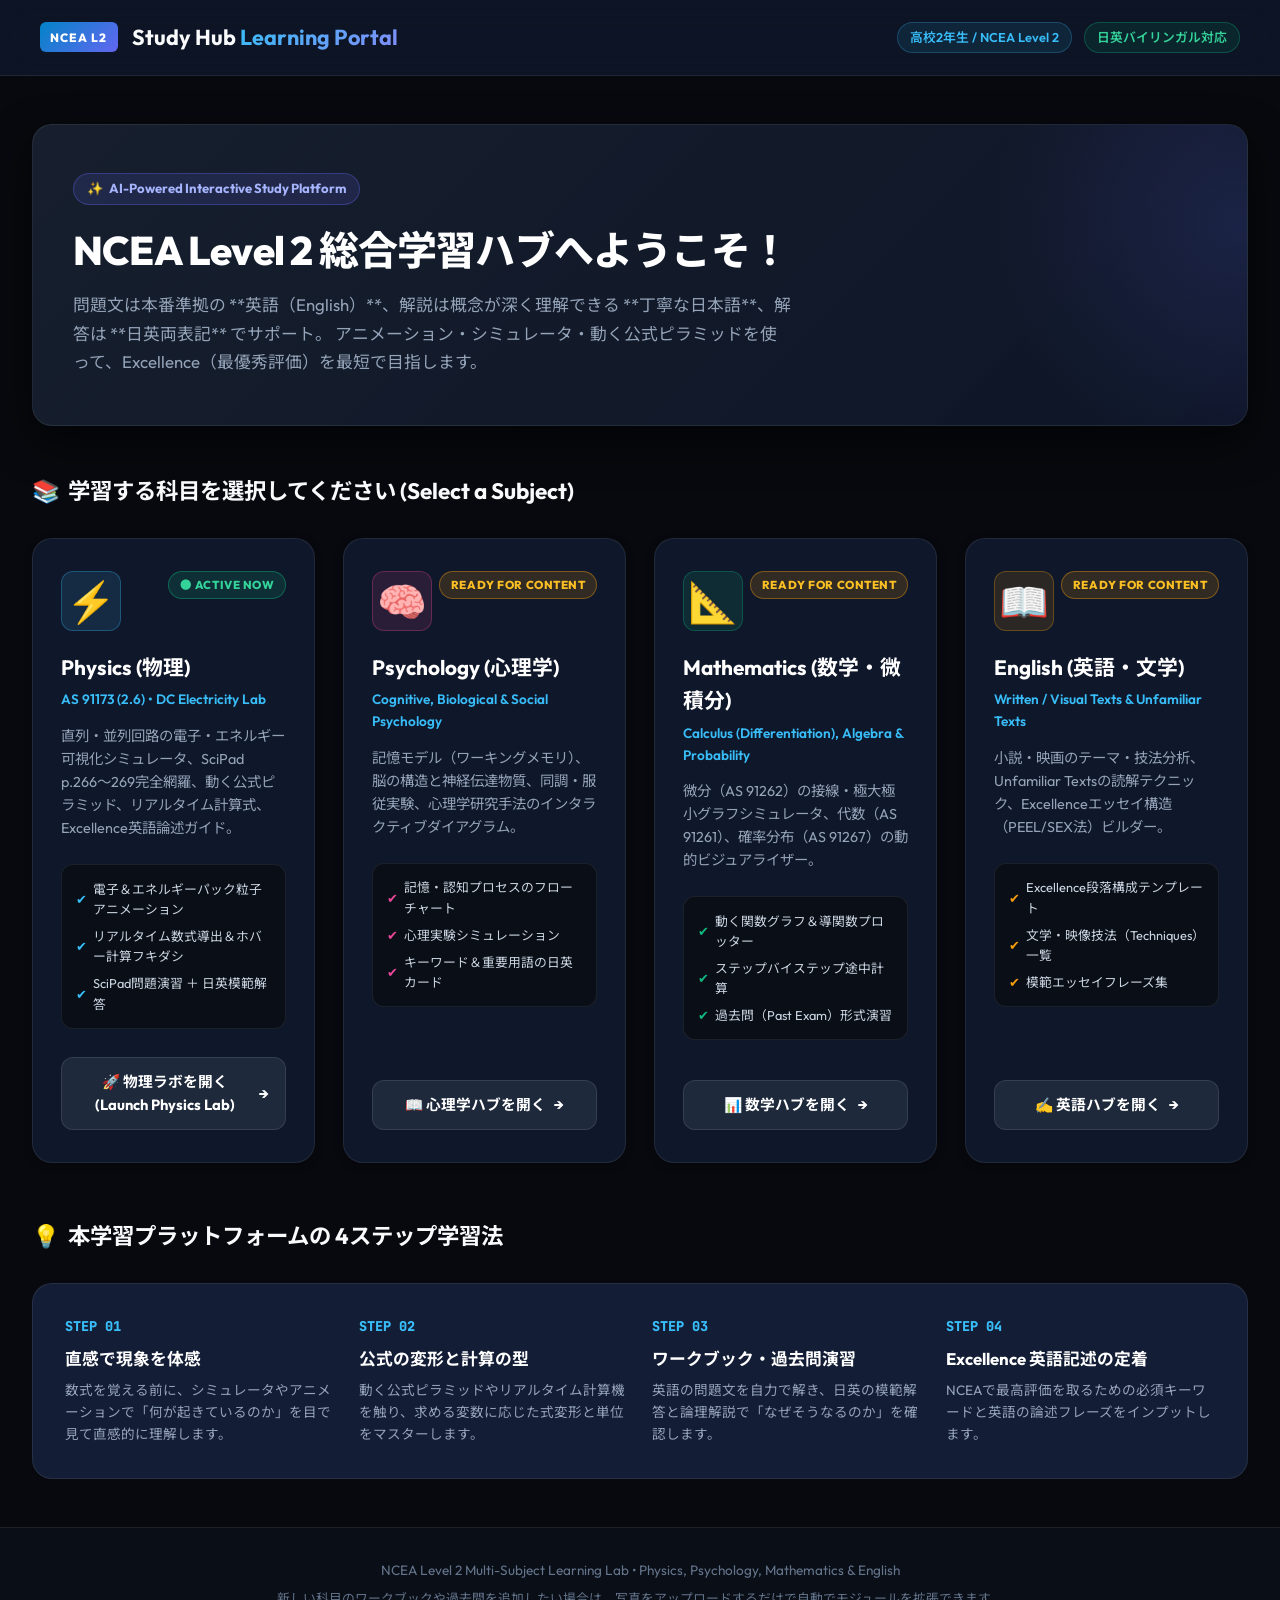
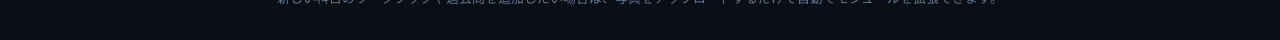
==== index.html @ 20cf95ec "Restructure project into multi-subject architecture (Physics, Psychology, Math, English) with main p" ====
<!DOCTYPE html>
<html lang="ja">
<head>
  <meta charset="UTF-8">
  <meta name="viewport" content="width=device-width, initial-scale=1.0">
  <title>NCEA Level 2 Multi-Subject Learning Hub | 総合学習ポータル</title>
  <meta name="description" content="NCEA Level 2 interactive learning portal for Physics, Psychology, Mathematics, and English with live simulations and bilingual explanations.">

  <!-- Google Fonts -->
  <link rel="preconnect" href="https://fonts.googleapis.com">
  <link rel="preconnect" href="https://fonts.gstatic.com" crossorigin>
  <link href="https://fonts.googleapis.com/css2?family=JetBrains+Mono:wght@400;500;700;800&family=Noto+Sans+JP:wght@400;500;700;900&family=Outfit:wght@400;500;600;700;800;900&display=swap" rel="stylesheet">

  <link rel="stylesheet" href="css/portal.css">
</head>
<body>

  <!-- Top Portal Header -->
  <header class="portal-header">
    <div class="logo-group">
      <span class="logo-badge">NCEA L2</span>
      <h1 class="portal-title">Study Hub <span>Learning Portal</span></h1>
    </div>
    <div class="header-meta">
      <span class="badge-tag">高校2年生 / NCEA Level 2</span>
      <span class="badge-tag" style="background: rgba(16, 185, 129, 0.1); border-color: rgba(16, 185, 129, 0.3); color: #34d399;">日英バイリンガル対応</span>
    </div>
  </header>

  <!-- Main Content -->
  <main class="portal-main">

    <!-- Hero Banner -->
    <section class="hero-banner">
      <span class="hero-tag">
        <span>✨</span> AI-Powered Interactive Study Platform
      </span>
      <h2 class="hero-title">
        NCEA Level 2 総合学習ハブへようこそ！
      </h2>
      <p class="hero-desc">
        問題文は本番準拠の **英語（English）**、解説は概念が深く理解できる **丁寧な日本語**、解答は **日英両表記** でサポート。
        アニメーション・シミュレータ・動く公式ピラミッドを使って、Excellence（最優秀評価）を最短で目指します。
      </p>
    </section>

    <!-- Subjects Section -->
    <div class="section-heading-row">
      <h3 class="section-title">
        <span>📚</span> 学習する科目を選択してください (Select a Subject)
      </h3>
    </div>

    <div class="subject-grid">

      <!-- 1. Physics Card (ACTIVE) -->
      <a href="physics/index.html" class="subject-card" style="--card-accent: #38bdf8; --icon-bg: rgba(56, 189, 248, 0.12); --icon-border: rgba(56, 189, 248, 0.3); --btn-hover-bg: #0284c7;">
        <div>
          <div class="card-top">
            <div class="subject-icon">⚡</div>
            <span class="status-badge active">● ACTIVE NOW</span>
          </div>
          <h4 class="subject-title">Physics (物理)</h4>
          <div class="subject-subtitle">AS 91173 (2.6) • DC Electricity Lab</div>
          <p class="subject-desc">
            直列・並列回路の電子・エネルギー可視化シミュレータ、SciPad p.266〜269完全網羅、動く公式ピラミッド、リアルタイム計算式、Excellence英語論述ガイド。
          </p>
          <div class="features-list">
            <div class="feature-bullet"><span>✔</span> 電子＆エネルギーパック粒子アニメーション</div>
            <div class="feature-bullet"><span>✔</span> リアルタイム数式導出＆ホバー計算フキダシ</div>
            <div class="feature-bullet"><span>✔</span> SciPad問題演習 ＋ 日英模範解答</div>
          </div>
        </div>
        <div class="card-action-btn">
          <span>🚀 物理ラボを開く (Launch Physics Lab)</span>
          <span>→</span>
        </div>
      </a>

      <!-- 2. Psychology Card -->
      <a href="psychology/index.html" class="subject-card" style="--card-accent: #ec4899; --icon-bg: rgba(236, 72, 153, 0.12); --icon-border: rgba(236, 72, 153, 0.3); --btn-hover-bg: #db2777;">
        <div>
          <div class="card-top">
            <div class="subject-icon">🧠</div>
            <span class="status-badge ready">READY FOR CONTENT</span>
          </div>
          <h4 class="subject-title">Psychology (心理学)</h4>
          <div class="subject-subtitle">Cognitive, Biological & Social Psychology</div>
          <p class="subject-desc">
            記憶モデル（ワーキングメモリ）、脳の構造と神経伝達物質、同調・服従実験、心理学研究手法のインタラクティブダイアグラム。
          </p>
          <div class="features-list">
            <div class="feature-bullet"><span>✔</span> 記憶・認知プロセスのフローチャート</div>
            <div class="feature-bullet"><span>✔</span> 心理実験シミュレーション</div>
            <div class="feature-bullet"><span>✔</span> キーワード＆重要用語の日英カード</div>
          </div>
        </div>
        <div class="card-action-btn">
          <span>📖 心理学ハブを開く</span>
          <span>→</span>
        </div>
      </a>

      <!-- 3. Mathematics Card -->
      <a href="math/index.html" class="subject-card" style="--card-accent: #10b981; --icon-bg: rgba(16, 185, 129, 0.12); --icon-border: rgba(16, 185, 129, 0.3); --btn-hover-bg: #059669;">
        <div>
          <div class="card-top">
            <div class="subject-icon">📐</div>
            <span class="status-badge ready">READY FOR CONTENT</span>
          </div>
          <h4 class="subject-title">Mathematics (数学・微積分)</h4>
          <div class="subject-subtitle">Calculus (Differentiation), Algebra & Probability</div>
          <p class="subject-desc">
            微分（AS 91262）の接線・極大極小グラフシミュレータ、代数（AS 91261）、確率分布（AS 91267）の動的ビジュアライザー。
          </p>
          <div class="features-list">
            <div class="feature-bullet"><span>✔</span> 動く関数グラフ＆導関数プロッター</div>
            <div class="feature-bullet"><span>✔</span> ステップバイステップ途中計算</div>
            <div class="feature-bullet"><span>✔</span> 過去問（Past Exam）形式演習</div>
          </div>
        </div>
        <div class="card-action-btn">
          <span>📊 数学ハブを開く</span>
          <span>→</span>
        </div>
      </a>

      <!-- 4. English Card -->
      <a href="english/index.html" class="subject-card" style="--card-accent: #f59e0b; --icon-bg: rgba(245, 158, 11, 0.12); --icon-border: rgba(245, 158, 11, 0.3); --btn-hover-bg: #d97706;">
        <div>
          <div class="card-top">
            <div class="subject-icon">📖</div>
            <span class="status-badge ready">READY FOR CONTENT</span>
          </div>
          <h4 class="subject-title">English (英語・文学)</h4>
          <div class="subject-subtitle">Written / Visual Texts & Unfamiliar Texts</div>
          <p class="subject-desc">
            小説・映画のテーマ・技法分析、Unfamiliar Textsの読解テクニック、Excellenceエッセイ構造（PEEL/SEX法）ビルダー。
          </p>
          <div class="features-list">
            <div class="feature-bullet"><span>✔</span> Excellence段落構成テンプレート</div>
            <div class="feature-bullet"><span>✔</span> 文学・映像技法（Techniques）一覧</div>
            <div class="feature-bullet"><span>✔</span> 模範エッセイフレーズ集</div>
          </div>
        </div>
        <div class="card-action-btn">
          <span>✍️ 英語ハブを開く</span>
          <span>→</span>
        </div>
      </a>

    </div>

    <!-- 4-Step Learning Method Summary -->
    <div class="section-heading-row">
      <h3 class="section-title">
        <span>💡</span> 本学習プラットフォームの 4ステップ学習法
      </h3>
    </div>

    <div class="method-box">
      <div class="method-item">
        <span class="method-num">STEP 01</span>
        <h5 class="method-title">直感で現象を体感</h5>
        <p class="method-text">
          数式を覚える前に、シミュレータやアニメーションで「何が起きているのか」を目で見て直感的に理解します。
        </p>
      </div>
      <div class="method-item">
        <span class="method-num">STEP 02</span>
        <h5 class="method-title">公式の変形と計算の型</h5>
        <p class="method-text">
          動く公式ピラミッドやリアルタイム計算機を触り、求める変数に応じた式変形と単位をマスターします。
        </p>
      </div>
      <div class="method-item">
        <span class="method-num">STEP 03</span>
        <h5 class="method-title">ワークブック・過去問演習</h5>
        <p class="method-text">
          英語の問題文を自力で解き、日英の模範解答と論理解説で「なぜそうなるのか」を確認します。
        </p>
      </div>
      <div class="method-item">
        <span class="method-num">STEP 04</span>
        <h5 class="method-title">Excellence 英語記述の定着</h5>
        <p class="method-text">
          NCEAで最高評価を取るための必須キーワードと英語の論述フレーズをインプットします。
        </p>
      </div>
    </div>

  </main>

  <!-- Footer -->
  <footer class="portal-footer">
    <p>NCEA Level 2 Multi-Subject Learning Lab • Physics, Psychology, Mathematics & English</p>
    <p style="margin-top: 0.4rem; font-size: 0.8rem; color: #64748b;">
      新しい科目のワークブックや過去問を追加したい場合は、写真をアップロードするだけで自動でモジュールを拡張できます。
    </p>
  </footer>

</body>
</html>
---- css/portal.css ----
/* ============================================================
   NCEA Level 2 Multi-Subject Learning Hub - Portal Styles
============================================================ */

:root {
  --bg-dark: #07090e;
  --bg-card: #0f172a;
  --bg-card-hover: #1e293b;
  --bg-surface: #131d35;
  --border-color: rgba(255, 255, 255, 0.08);
  --border-active: rgba(56, 189, 248, 0.3);

  --text-primary: #f8fafc;
  --text-secondary: #94a3b8;
  --text-muted: #64748b;

  --accent-cyan: #06b6d4;
  --accent-sky: #38bdf8;
  --accent-gold: #fbbf24;
  --accent-emerald: #10b981;
  --accent-rose: #f43f5e;
  --accent-pink: #ec4899;
  --accent-purple: #a855f7;
  --accent-indigo: #6366f1;

  --shadow-sm: 0 2px 8px rgba(0, 0, 0, 0.3);
  --shadow-md: 0 8px 24px rgba(0, 0, 0, 0.4);
  --shadow-lg: 0 16px 40px rgba(0, 0, 0, 0.6);

  --radius-sm: 6px;
  --radius-md: 12px;
  --radius-lg: 20px;
  --radius-full: 9999px;

  --font-sans: 'Outfit', 'Noto Sans JP', -apple-system, BlinkMacSystemFont, sans-serif;
  --font-mono: 'JetBrains Mono', monospace;
}

* {
  box-sizing: border-box;
  margin: 0;
  padding: 0;
}

body {
  background-color: var(--bg-dark);
  color: var(--text-primary);
  font-family: var(--font-sans);
  min-height: 100vh;
  line-height: 1.6;
  -webkit-font-smoothing: antialiased;
  display: flex;
  flex-direction: column;
}

/* Header */
.portal-header {
  background: rgba(15, 23, 42, 0.85);
  backdrop-filter: blur(16px);
  border-bottom: 1px solid var(--border-color);
  padding: 1.25rem 2.5rem;
  position: sticky;
  top: 0;
  z-index: 100;
  display: flex;
  justify-content: space-between;
  align-items: center;
  gap: 1.5rem;
}

.logo-group {
  display: flex;
  align-items: center;
  gap: 0.875rem;
}

.logo-badge {
  background: linear-gradient(135deg, #0284c7, #6366f1);
  color: white;
  font-size: 0.75rem;
  font-weight: 800;
  letter-spacing: 0.08em;
  padding: 0.35rem 0.65rem;
  border-radius: var(--radius-sm);
  text-transform: uppercase;
}

.portal-title {
  font-size: 1.35rem;
  font-weight: 700;
  color: var(--text-primary);
}

.portal-title span {
  background: linear-gradient(135deg, #38bdf8, #818cf8);
  -webkit-background-clip: text;
  -webkit-text-fill-color: transparent;
}

.header-meta {
  display: flex;
  align-items: center;
  gap: 0.75rem;
}

.badge-tag {
  background: rgba(56, 189, 248, 0.1);
  border: 1px solid rgba(56, 189, 248, 0.25);
  color: var(--accent-sky);
  font-size: 0.8rem;
  font-weight: 600;
  padding: 0.25rem 0.75rem;
  border-radius: var(--radius-full);
}

/* Main Container */
.portal-main {
  max-width: 1280px;
  margin: 0 auto;
  padding: 3rem 2rem;
  flex: 1;
  width: 100%;
}

/* Hero Section */
.hero-banner {
  background: linear-gradient(135deg, rgba(30, 41, 59, 0.7), rgba(15, 23, 42, 0.9));
  border: 1px solid var(--border-color);
  border-radius: var(--radius-lg);
  padding: 3rem 2.5rem;
  margin-bottom: 3rem;
  position: relative;
  overflow: hidden;
  box-shadow: var(--shadow-lg);
}

.hero-banner::before {
  content: '';
  position: absolute;
  top: -50%;
  right: -20%;
  width: 500px;
  height: 500px;
  background: radial-gradient(circle, rgba(99, 102, 241, 0.15), transparent 70%);
  pointer-events: none;
}

.hero-tag {
  display: inline-flex;
  align-items: center;
  gap: 0.4rem;
  background: rgba(99, 102, 241, 0.15);
  border: 1px solid rgba(99, 102, 241, 0.35);
  color: #a5b4fc;
  font-size: 0.82rem;
  font-weight: 700;
  padding: 0.3rem 0.8rem;
  border-radius: var(--radius-full);
  margin-bottom: 1.25rem;
}

.hero-title {
  font-size: 2.5rem;
  font-weight: 800;
  letter-spacing: -0.02em;
  line-height: 1.25;
  margin-bottom: 1rem;
  color: #ffffff;
}

.hero-desc {
  color: var(--text-secondary);
  font-size: 1.05rem;
  max-width: 720px;
  line-height: 1.7;
}

/* Subject Grid */
.section-heading-row {
  display: flex;
  justify-content: space-between;
  align-items: center;
  margin-bottom: 1.75rem;
}

.section-title {
  font-size: 1.4rem;
  font-weight: 700;
  color: var(--text-primary);
  display: flex;
  align-items: center;
  gap: 0.5rem;
}

.subject-grid {
  display: grid;
  grid-template-columns: repeat(auto-fit, minmax(280px, 1fr));
  gap: 1.75rem;
  margin-bottom: 3.5rem;
}

/* Subject Card */
.subject-card {
  background: var(--bg-card);
  border: 1px solid var(--border-color);
  border-radius: var(--radius-lg);
  padding: 2rem 1.75rem;
  display: flex;
  flex-direction: column;
  justify-content: space-between;
  transition: all 0.3s cubic-bezier(0.4, 0, 0.2, 1);
  position: relative;
  overflow: hidden;
  text-decoration: none;
  color: inherit;
  box-shadow: var(--shadow-sm);
}

.subject-card:hover {
  transform: translateY(-6px);
  box-shadow: var(--shadow-md);
  border-color: var(--card-accent, rgba(56, 189, 248, 0.5));
}

.card-top {
  display: flex;
  justify-content: space-between;
  align-items: flex-start;
  margin-bottom: 1.25rem;
}

.subject-icon {
  font-size: 2.5rem;
  width: 60px;
  height: 60px;
  border-radius: var(--radius-md);
  background: var(--icon-bg, rgba(56, 189, 248, 0.1));
  display: flex;
  align-items: center;
  justify-content: center;
  border: 1px solid var(--icon-border, rgba(56, 189, 248, 0.2));
}

.status-badge {
  font-size: 0.72rem;
  font-weight: 800;
  padding: 0.25rem 0.65rem;
  border-radius: var(--radius-full);
  text-transform: uppercase;
  letter-spacing: 0.05em;
}

.status-badge.active {
  background: rgba(16, 185, 129, 0.15);
  border: 1px solid rgba(16, 185, 129, 0.4);
  color: #34d399;
}

.status-badge.ready {
  background: rgba(245, 158, 11, 0.15);
  border: 1px solid rgba(245, 158, 11, 0.4);
  color: #fbbf24;
}

.subject-title {
  font-size: 1.3rem;
  font-weight: 700;
  margin-bottom: 0.35rem;
  color: #ffffff;
}

.subject-subtitle {
  font-size: 0.85rem;
  color: var(--accent-sky);
  font-weight: 600;
  margin-bottom: 0.85rem;
}

.subject-desc {
  font-size: 0.9rem;
  color: var(--text-secondary);
  line-height: 1.6;
  margin-bottom: 1.5rem;
  flex: 1;
}

.features-list {
  display: flex;
  flex-direction: column;
  gap: 0.4rem;
  margin-bottom: 1.75rem;
  padding: 0.85rem;
  background: #090e17;
  border-radius: var(--radius-md);
  border: 1px solid var(--border-color);
  font-size: 0.8rem;
  color: #cbd5e1;
}

.feature-bullet {
  display: flex;
  align-items: center;
  gap: 0.4rem;
}

.feature-bullet span {
  color: var(--card-accent, #38bdf8);
}

.card-action-btn {
  background: var(--btn-bg, #1e293b);
  border: 1px solid var(--btn-border, rgba(255, 255, 255, 0.1));
  color: #ffffff;
  font-family: var(--font-sans);
  font-size: 0.92rem;
  font-weight: 700;
  padding: 0.75rem 1rem;
  border-radius: var(--radius-md);
  text-align: center;
  display: flex;
  align-items: center;
  justify-content: center;
  gap: 0.5rem;
  transition: all 0.2s;
}

.subject-card:hover .card-action-btn {
  background: var(--btn-hover-bg, var(--accent-indigo));
  border-color: transparent;
}

/* Learning Method Callout Box */
.method-box {
  background: var(--bg-surface);
  border: 1px solid var(--border-color);
  border-radius: var(--radius-lg);
  padding: 2rem;
  display: grid;
  grid-template-columns: repeat(auto-fit, minmax(240px, 1fr));
  gap: 1.5rem;
}

.method-item {
  display: flex;
  flex-direction: column;
  gap: 0.5rem;
}

.method-num {
  font-size: 0.85rem;
  font-weight: 800;
  color: var(--accent-sky);
  font-family: var(--font-mono);
}

.method-title {
  font-size: 1.05rem;
  font-weight: 700;
  color: #ffffff;
}

.method-text {
  font-size: 0.85rem;
  color: var(--text-secondary);
  line-height: 1.6;
}

/* Footer */
.portal-footer {
  background: #090e17;
  border-top: 1px solid var(--border-color);
  padding: 2rem 2.5rem;
  text-align: center;
  color: var(--text-muted);
  font-size: 0.85rem;
}
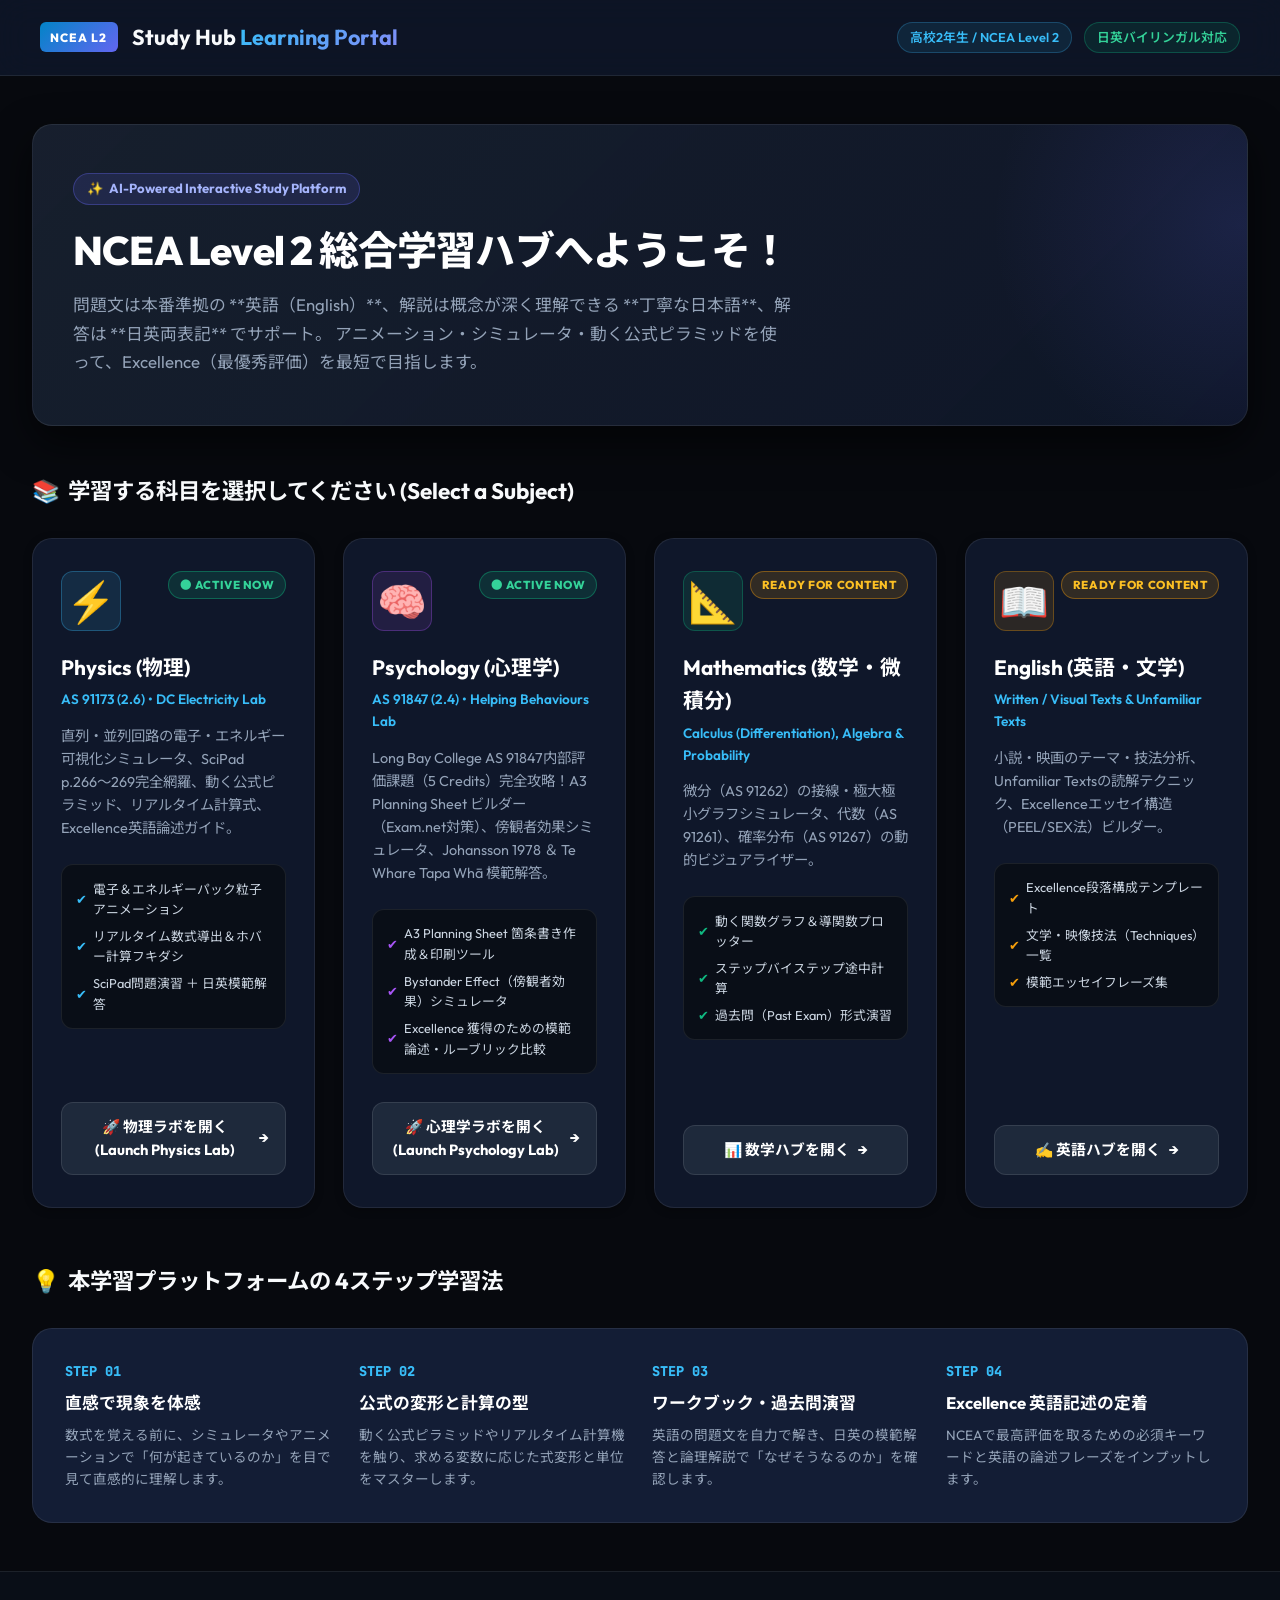
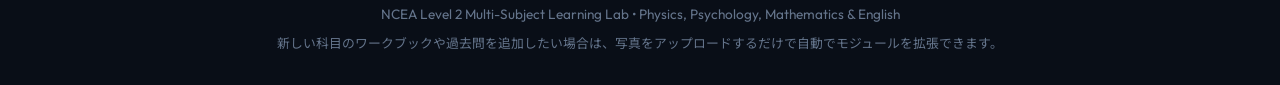
==== commit 82863819: "Add NCEA L2 Psychology AS 91847 Helping Behaviours Lab and A3 Planning Sheet builder" ====
--- a/index.html
+++ b/index.html
@@ -77,26 +77,26 @@
         </div>
       </a>
 
-      <!-- 2. Psychology Card -->
-      <a href="psychology/index.html" class="subject-card" style="--card-accent: #ec4899; --icon-bg: rgba(236, 72, 153, 0.12); --icon-border: rgba(236, 72, 153, 0.3); --btn-hover-bg: #db2777;">
+      <!-- 2. Psychology Card (ACTIVE) -->
+      <a href="psychology/index.html" class="subject-card" style="--card-accent: #a855f7; --icon-bg: rgba(168, 85, 247, 0.12); --icon-border: rgba(168, 85, 247, 0.3); --btn-hover-bg: #9333ea;">
         <div>
           <div class="card-top">
             <div class="subject-icon">🧠</div>
-            <span class="status-badge ready">READY FOR CONTENT</span>
+            <span class="status-badge active">● ACTIVE NOW</span>
           </div>
           <h4 class="subject-title">Psychology (心理学)</h4>
-          <div class="subject-subtitle">Cognitive, Biological & Social Psychology</div>
-          <p class="subject-desc">
-            記憶モデル（ワーキングメモリ）、脳の構造と神経伝達物質、同調・服従実験、心理学研究手法のインタラクティブダイアグラム。
-          </p>
-          <div class="features-list">
-            <div class="feature-bullet"><span>✔</span> 記憶・認知プロセスのフローチャート</div>
-            <div class="feature-bullet"><span>✔</span> 心理実験シミュレーション</div>
-            <div class="feature-bullet"><span>✔</span> キーワード＆重要用語の日英カード</div>
-          </div>
-        </div>
-        <div class="card-action-btn">
-          <span>📖 心理学ハブを開く</span>
+          <div class="subject-subtitle">AS 91847 (2.4) • Helping Behaviours Lab</div>
+          <p class="subject-desc">
+            Long Bay College AS 91847内部評価課題（5 Credits）完全攻略！A3 Planning Sheet ビルダー（Exam.net対策）、傍観者効果シミュレータ、Johansson 1978 ＆ Te Whare Tapa Whā 模範解答。
+          </p>
+          <div class="features-list">
+            <div class="feature-bullet"><span>✔</span> A3 Planning Sheet 箇条書き作成＆印刷ツール</div>
+            <div class="feature-bullet"><span>✔</span> Bystander Effect（傍観者効果）シミュレータ</div>
+            <div class="feature-bullet"><span>✔</span> Excellence 獲得のための模範論述・ルーブリック比較</div>
+          </div>
+        </div>
+        <div class="card-action-btn">
+          <span>🚀 心理学ラボを開く (Launch Psychology Lab)</span>
           <span>→</span>
         </div>
       </a>
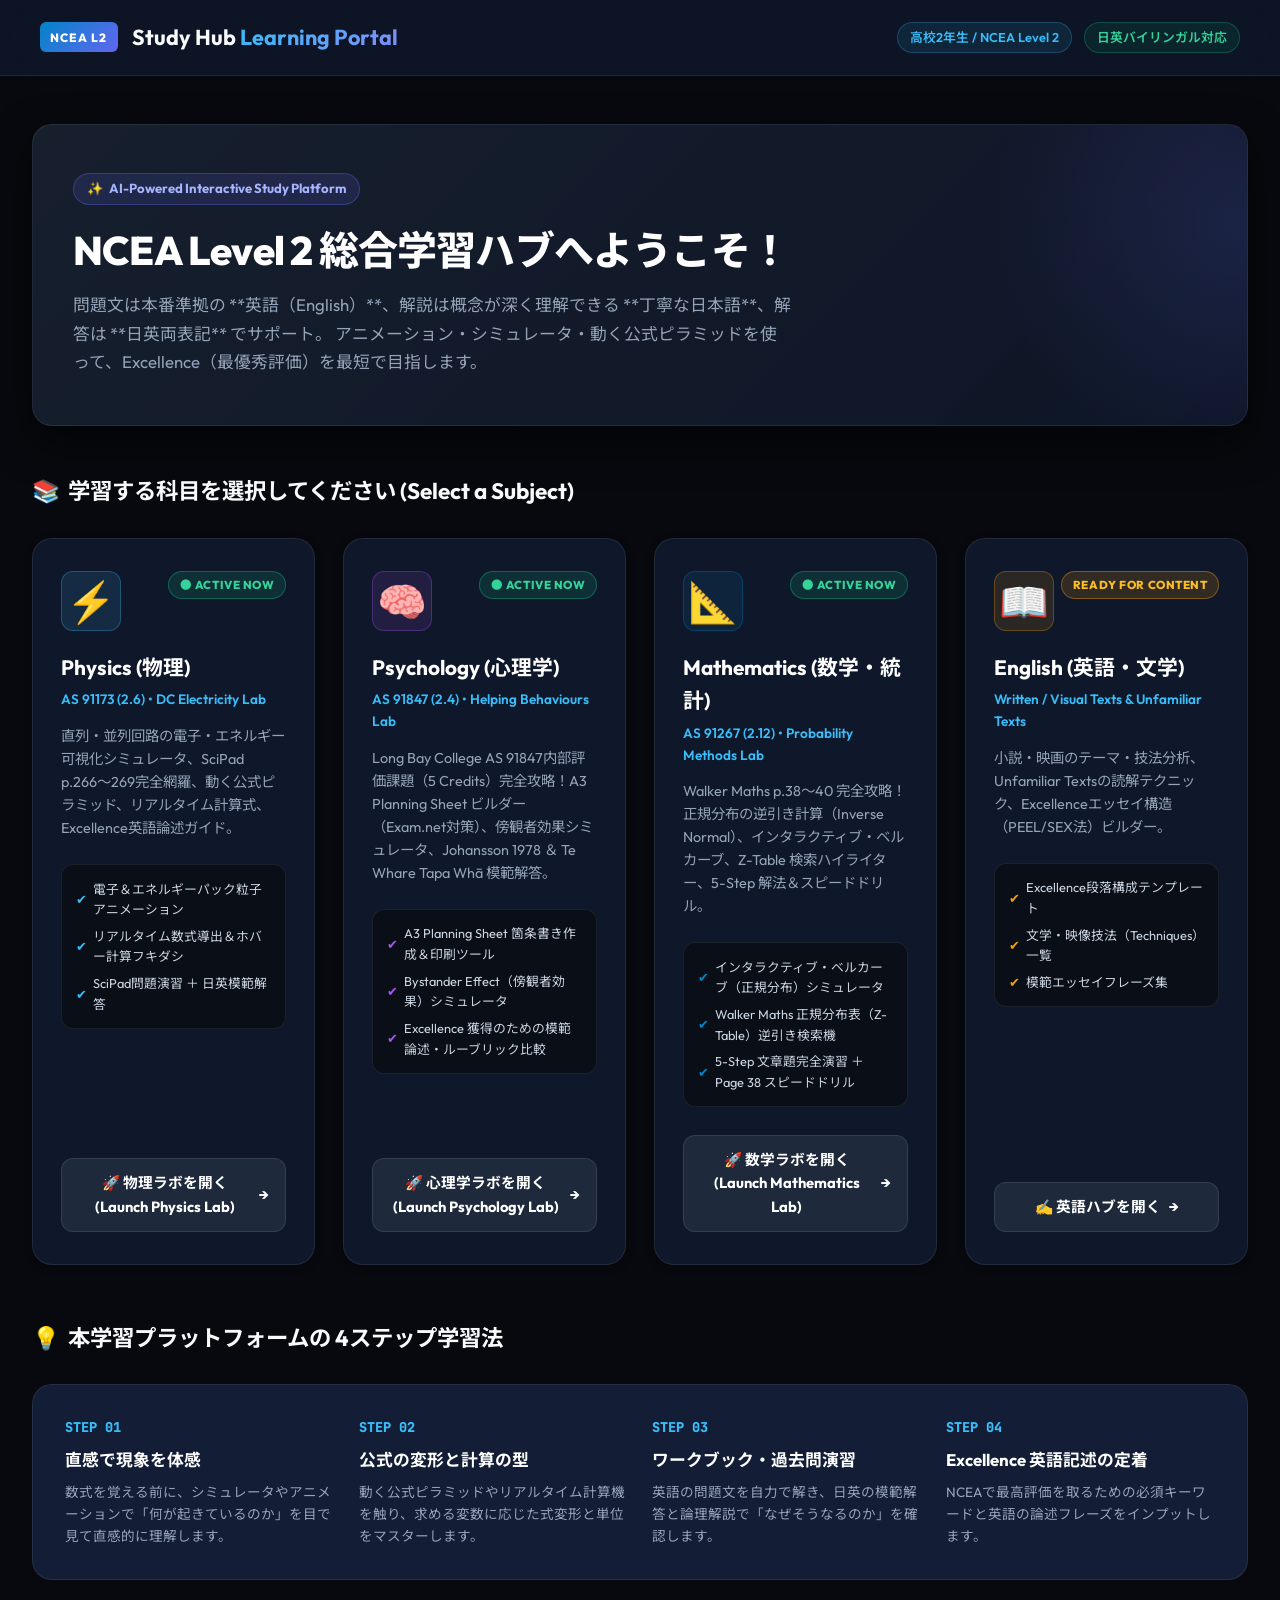
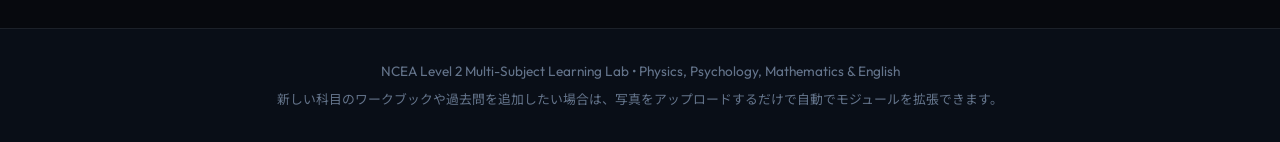
==== commit 804bfbf5: "Add NCEA L2 Maths AS 91267 Probability Methods & Walker Maths Inverse Normal Lab" ====
--- a/index.html
+++ b/index.html
@@ -101,26 +101,26 @@
         </div>
       </a>
 
-      <!-- 3. Mathematics Card -->
-      <a href="math/index.html" class="subject-card" style="--card-accent: #10b981; --icon-bg: rgba(16, 185, 129, 0.12); --icon-border: rgba(16, 185, 129, 0.3); --btn-hover-bg: #059669;">
+      <!-- 3. Mathematics Card (ACTIVE) -->
+      <a href="math/index.html" class="subject-card" style="--card-accent: #0284c7; --icon-bg: rgba(2, 132, 199, 0.12); --icon-border: rgba(2, 132, 199, 0.3); --btn-hover-bg: #0369a1;">
         <div>
           <div class="card-top">
             <div class="subject-icon">📐</div>
-            <span class="status-badge ready">READY FOR CONTENT</span>
-          </div>
-          <h4 class="subject-title">Mathematics (数学・微積分)</h4>
-          <div class="subject-subtitle">Calculus (Differentiation), Algebra & Probability</div>
-          <p class="subject-desc">
-            微分（AS 91262）の接線・極大極小グラフシミュレータ、代数（AS 91261）、確率分布（AS 91267）の動的ビジュアライザー。
-          </p>
-          <div class="features-list">
-            <div class="feature-bullet"><span>✔</span> 動く関数グラフ＆導関数プロッター</div>
-            <div class="feature-bullet"><span>✔</span> ステップバイステップ途中計算</div>
-            <div class="feature-bullet"><span>✔</span> 過去問（Past Exam）形式演習</div>
-          </div>
-        </div>
-        <div class="card-action-btn">
-          <span>📊 数学ハブを開く</span>
+            <span class="status-badge active">● ACTIVE NOW</span>
+          </div>
+          <h4 class="subject-title">Mathematics (数学・統計)</h4>
+          <div class="subject-subtitle">AS 91267 (2.12) • Probability Methods Lab</div>
+          <p class="subject-desc">
+            Walker Maths p.38〜40 完全攻略！正規分布の逆引き計算（Inverse Normal）、インタラクティブ・ベルカーブ、Z-Table 検索ハイライター、5-Step 解法＆スピードドリル。
+          </p>
+          <div class="features-list">
+            <div class="feature-bullet"><span>✔</span> インタラクティブ・ベルカーブ（正規分布）シミュレータ</div>
+            <div class="feature-bullet"><span>✔</span> Walker Maths 正規分布表（Z-Table）逆引き検索機</div>
+            <div class="feature-bullet"><span>✔</span> 5-Step 文章題完全演習 ＋ Page 38 スピードドリル</div>
+          </div>
+        </div>
+        <div class="card-action-btn">
+          <span>🚀 数学ラボを開く (Launch Mathematics Lab)</span>
           <span>→</span>
         </div>
       </a>
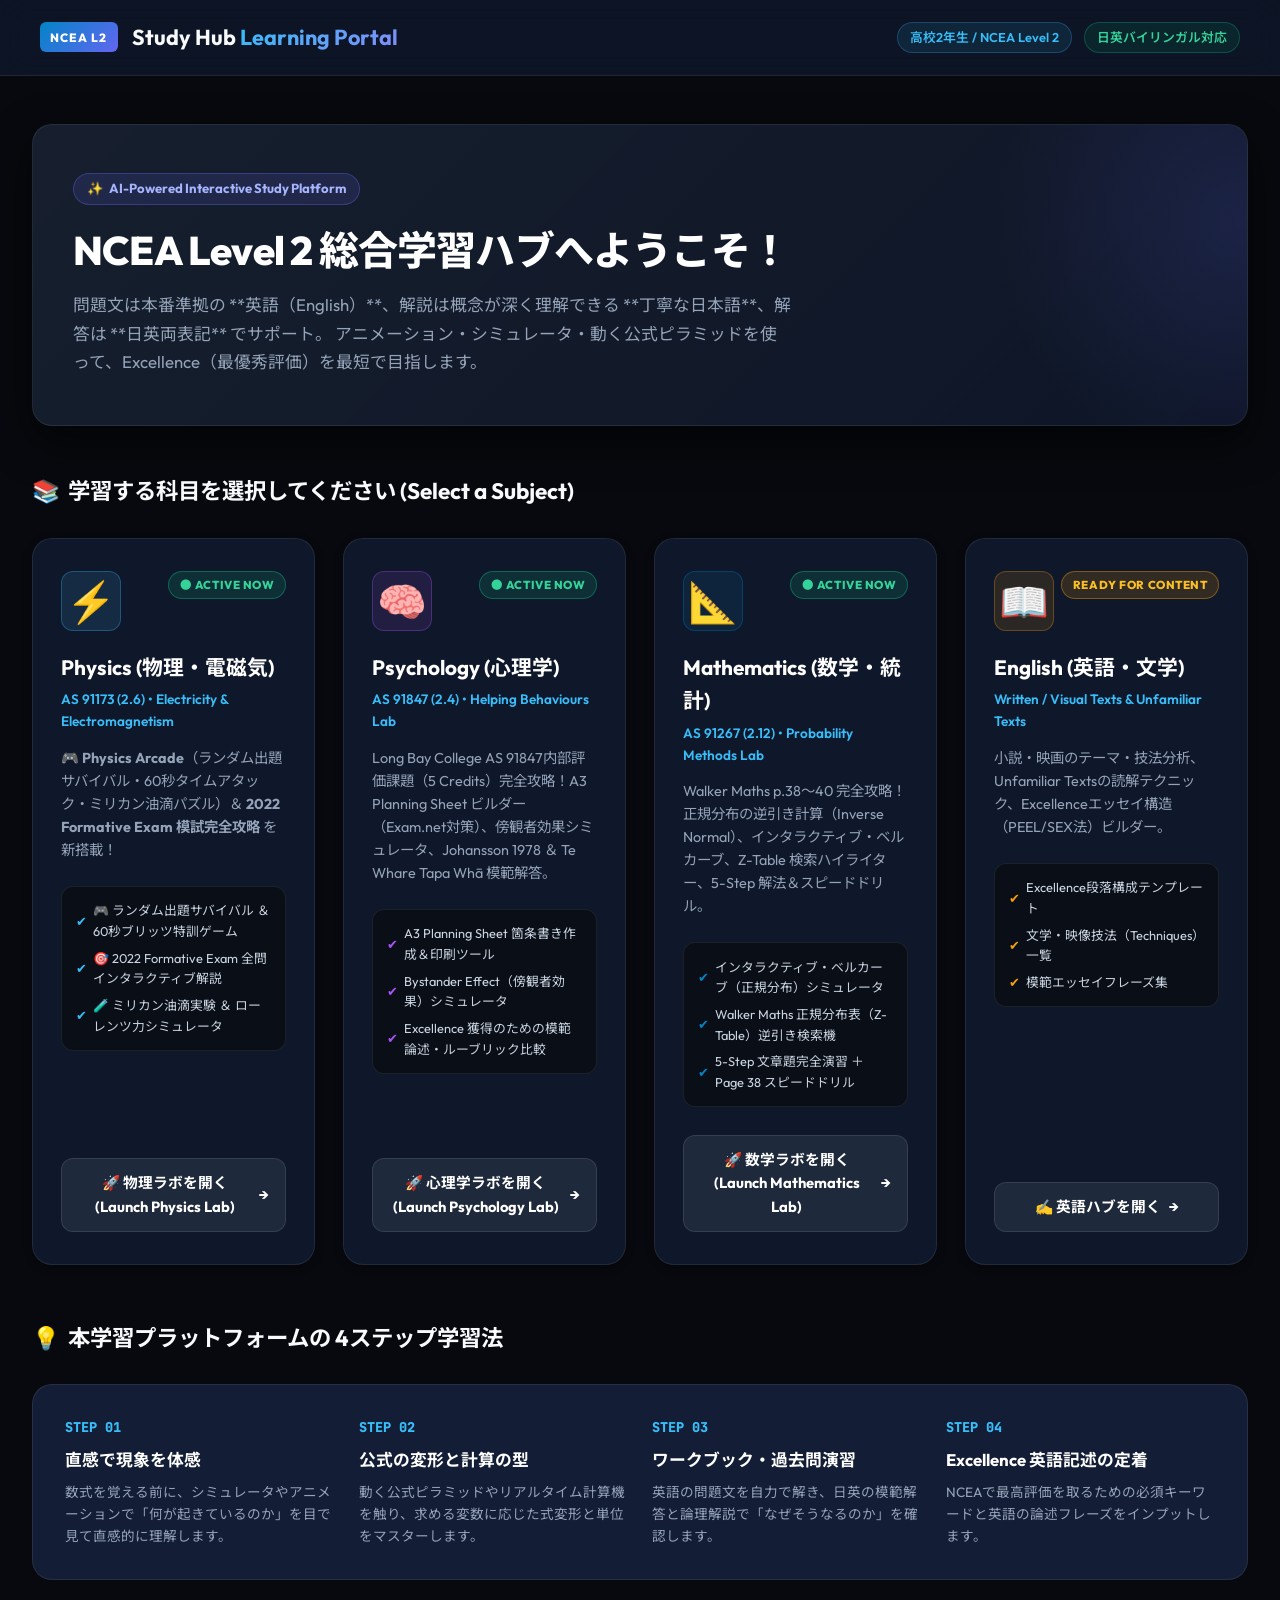
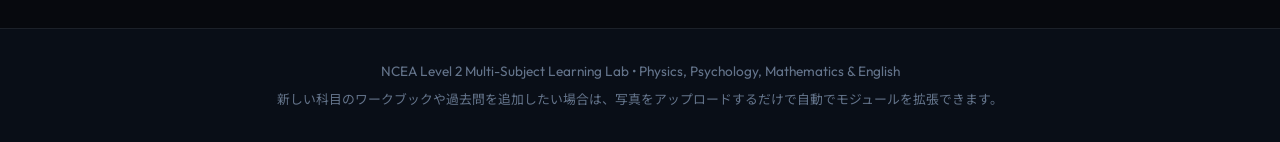
==== commit d8a13064: "Add Physics Arcade random survival game and 2022 Formative Exam interactive trainer" ====
--- a/index.html
+++ b/index.html
@@ -60,15 +60,15 @@
             <div class="subject-icon">⚡</div>
             <span class="status-badge active">● ACTIVE NOW</span>
           </div>
-          <h4 class="subject-title">Physics (物理)</h4>
-          <div class="subject-subtitle">AS 91173 (2.6) • DC Electricity Lab</div>
-          <p class="subject-desc">
-            直列・並列回路の電子・エネルギー可視化シミュレータ、SciPad p.266〜269完全網羅、動く公式ピラミッド、リアルタイム計算式、Excellence英語論述ガイド。
-          </p>
-          <div class="features-list">
-            <div class="feature-bullet"><span>✔</span> 電子＆エネルギーパック粒子アニメーション</div>
-            <div class="feature-bullet"><span>✔</span> リアルタイム数式導出＆ホバー計算フキダシ</div>
-            <div class="feature-bullet"><span>✔</span> SciPad問題演習 ＋ 日英模範解答</div>
+          <h4 class="subject-title">Physics (物理・電磁気)</h4>
+          <div class="subject-subtitle">AS 91173 (2.6) • Electricity & Electromagnetism</div>
+          <p class="subject-desc">
+            🎮 <strong>Physics Arcade</strong>（ランダム出題サバイバル・60秒タイムアタック・ミリカン油滴パズル）＆ <strong>2022 Formative Exam 模試完全攻略</strong> を新搭載！
+          </p>
+          <div class="features-list">
+            <div class="feature-bullet"><span>✔</span> 🎮 ランダム出題サバイバル ＆ 60秒ブリッツ特訓ゲーム</div>
+            <div class="feature-bullet"><span>✔</span> 🎯 2022 Formative Exam 全問インタラクティブ解説</div>
+            <div class="feature-bullet"><span>✔</span> 🧪 ミリカン油滴実験 ＆ ローレンツ力シミュレータ</div>
           </div>
         </div>
         <div class="card-action-btn">
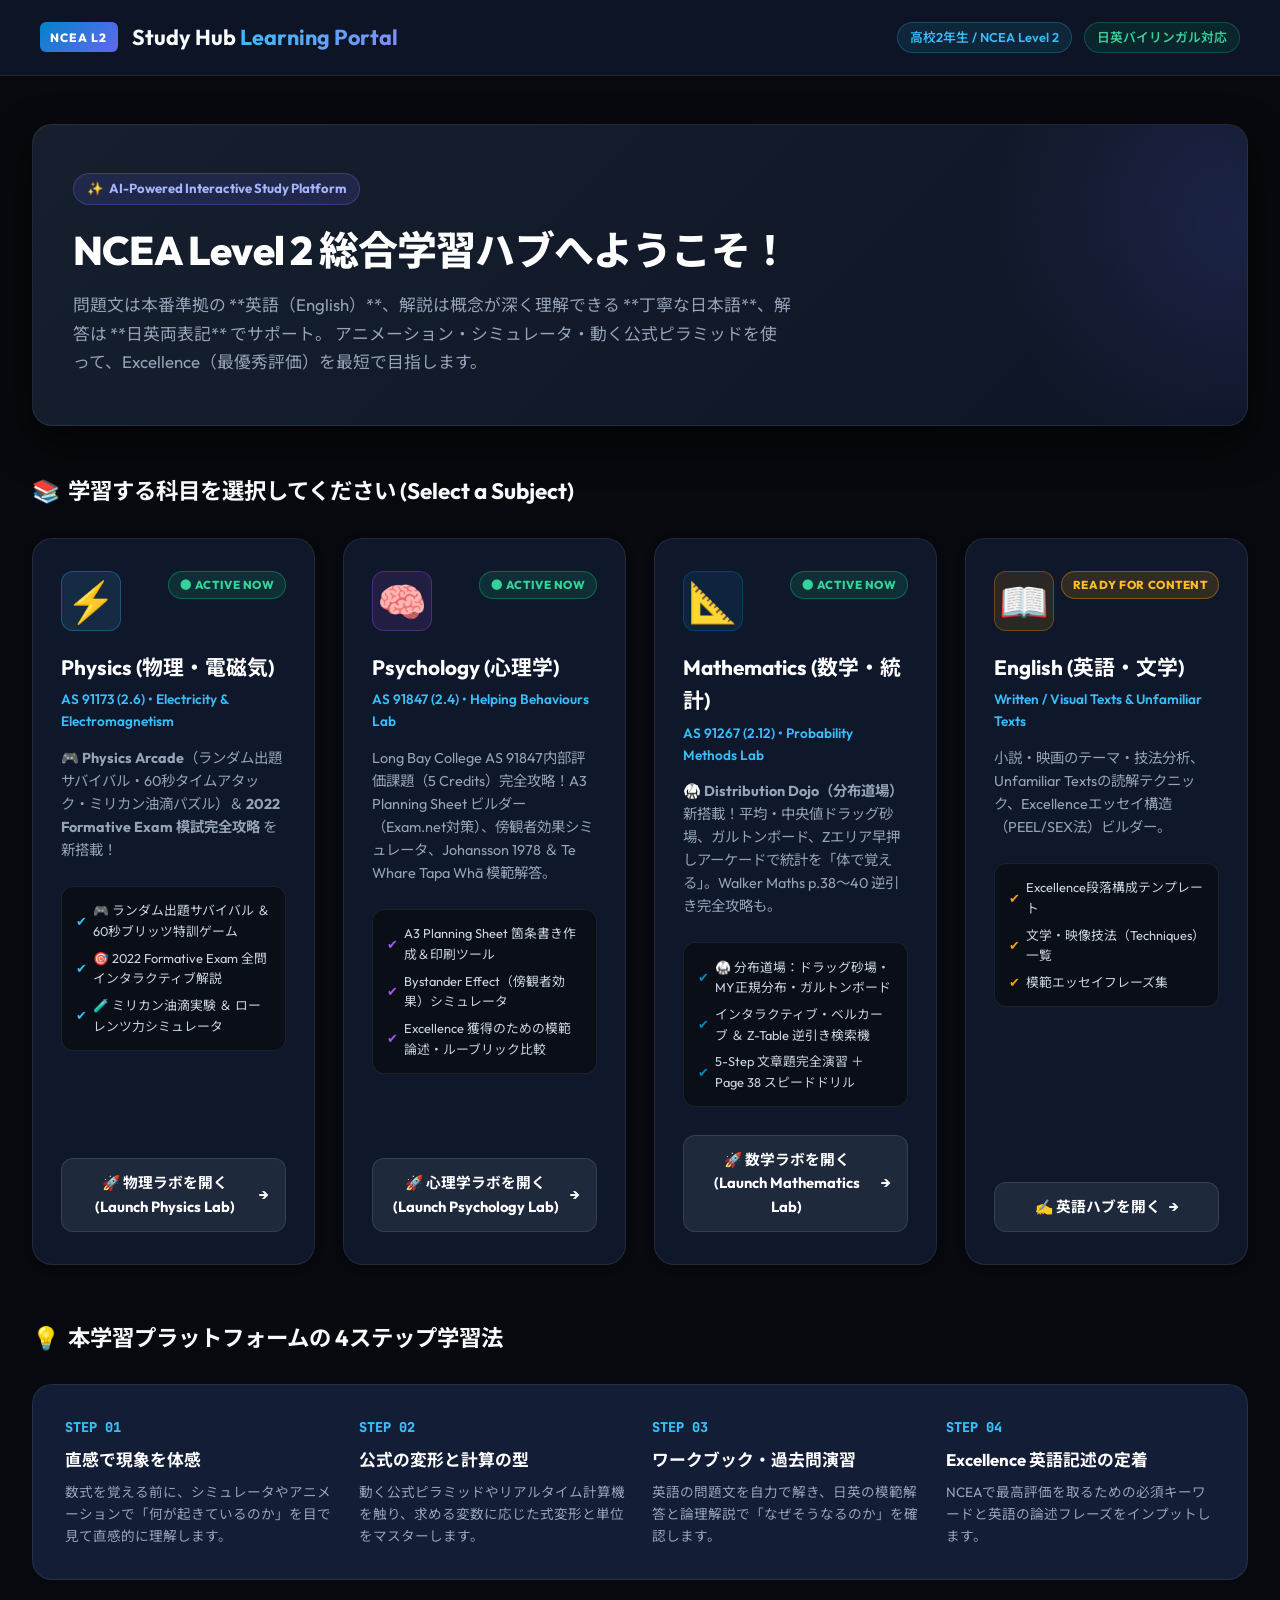
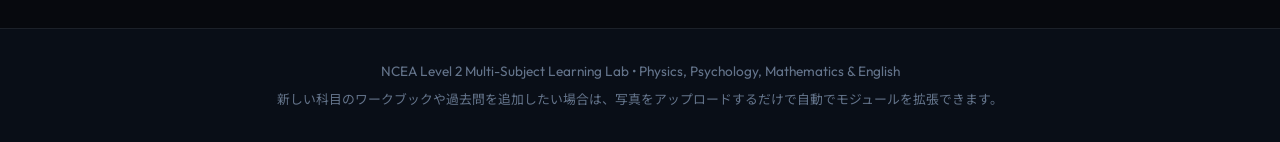
==== commit 34294c0b: "Add Distribution Dojo statistics feel-lab with five interactive apps for AS 91267 New math/feel-lab." ====
--- a/index.html
+++ b/index.html
@@ -111,11 +111,11 @@
           <h4 class="subject-title">Mathematics (数学・統計)</h4>
           <div class="subject-subtitle">AS 91267 (2.12) • Probability Methods Lab</div>
           <p class="subject-desc">
-            Walker Maths p.38〜40 完全攻略！正規分布の逆引き計算（Inverse Normal）、インタラクティブ・ベルカーブ、Z-Table 検索ハイライター、5-Step 解法＆スピードドリル。
-          </p>
-          <div class="features-list">
-            <div class="feature-bullet"><span>✔</span> インタラクティブ・ベルカーブ（正規分布）シミュレータ</div>
-            <div class="feature-bullet"><span>✔</span> Walker Maths 正規分布表（Z-Table）逆引き検索機</div>
+            🥋 <strong>Distribution Dojo（分布道場）</strong>新搭載！平均・中央値ドラッグ砂場、ガルトンボード、Zエリア早押しアーケードで統計を「体で覚える」。Walker Maths p.38〜40 逆引き完全攻略も。
+          </p>
+          <div class="features-list">
+            <div class="feature-bullet"><span>✔</span> 🥋 分布道場：ドラッグ砂場・MY正規分布・ガルトンボード</div>
+            <div class="feature-bullet"><span>✔</span> インタラクティブ・ベルカーブ ＆ Z-Table 逆引き検索機</div>
             <div class="feature-bullet"><span>✔</span> 5-Step 文章題完全演習 ＋ Page 38 スピードドリル</div>
           </div>
         </div>
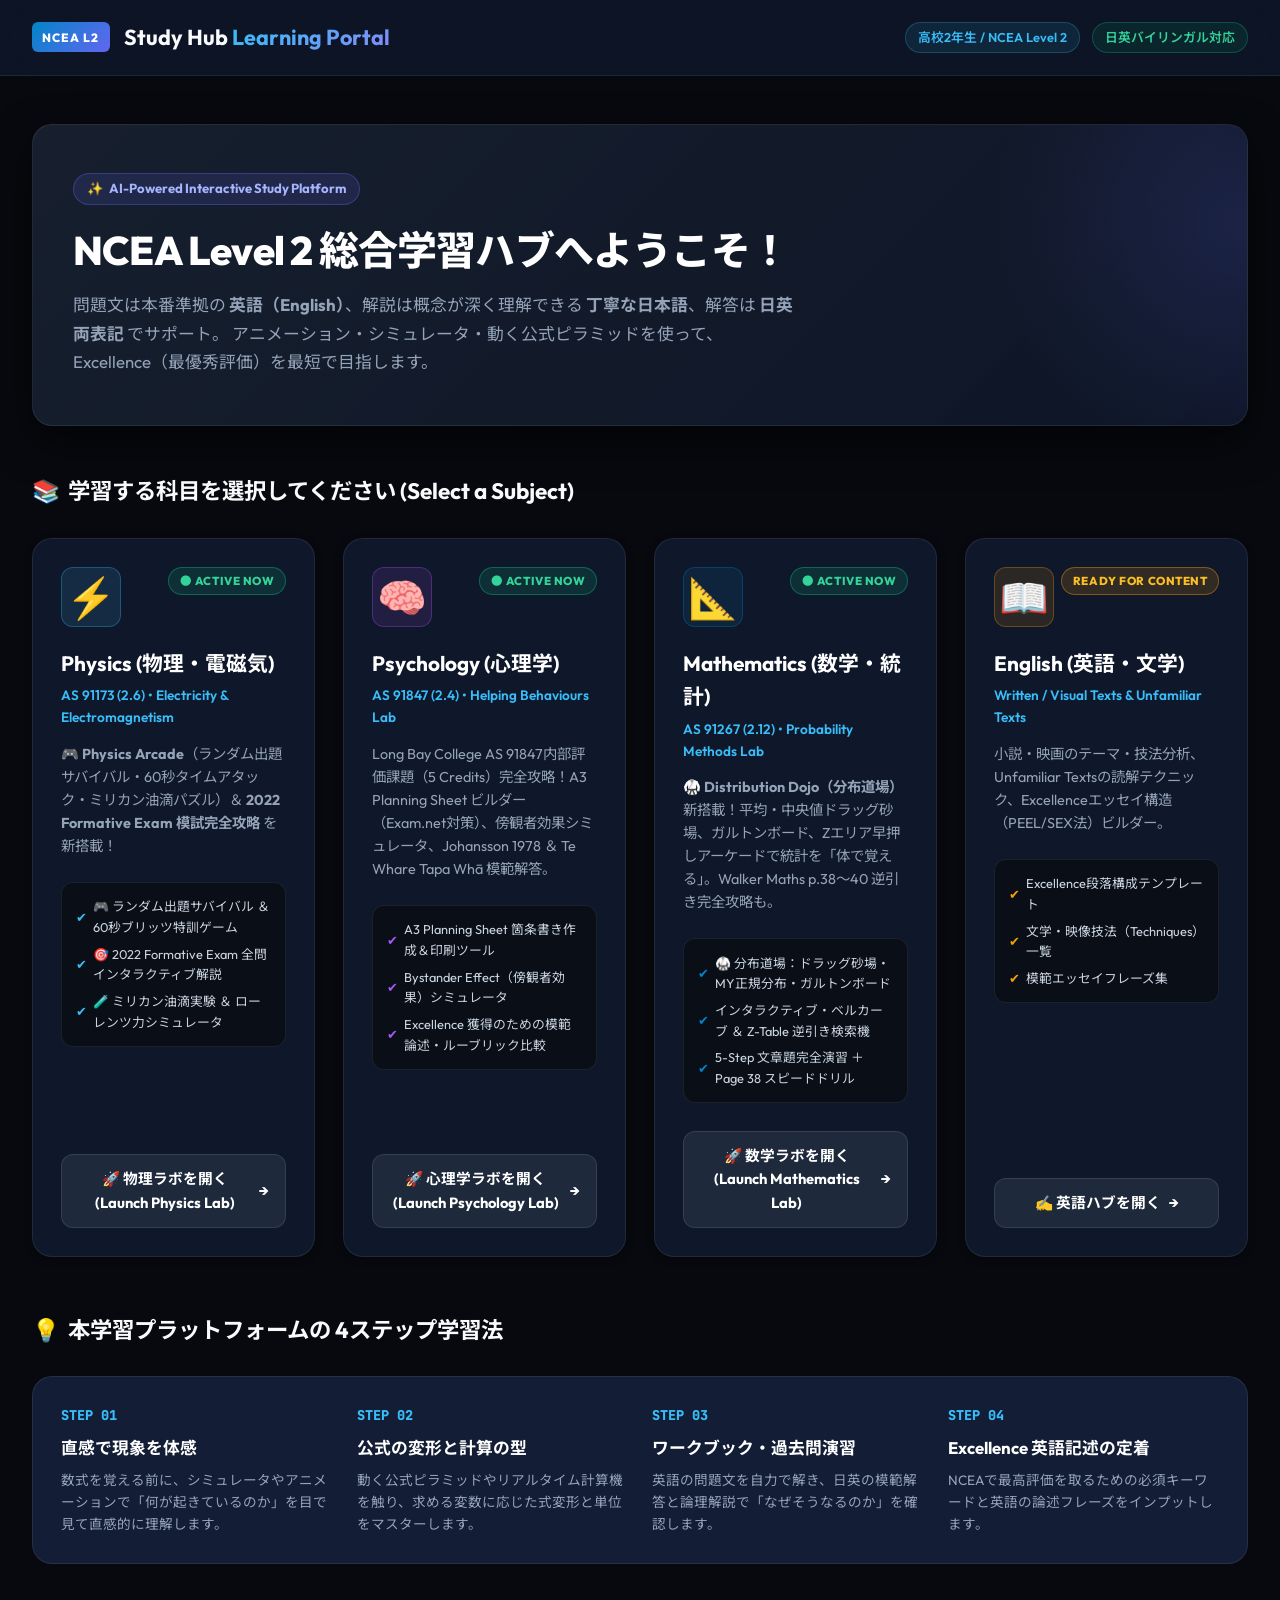
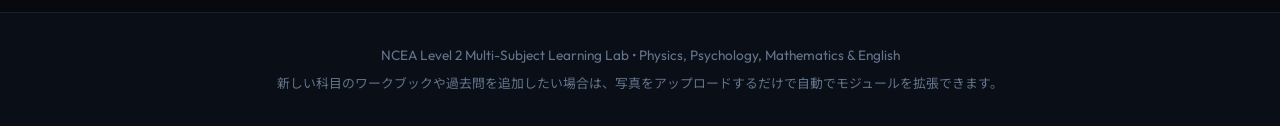
==== commit 16b2ae39: "Make every page work on phones and tablets, with shared rules for new features - css/shared.css: sha" ====
--- a/index.html
+++ b/index.html
@@ -12,6 +12,7 @@
   <link href="https://fonts.googleapis.com/css2?family=JetBrains+Mono:wght@400;500;700;800&family=Noto+Sans+JP:wght@400;500;700;900&family=Outfit:wght@400;500;600;700;800;900&display=swap" rel="stylesheet">
 
   <link rel="stylesheet" href="css/portal.css">
+  <link rel="stylesheet" href="css/shared.css">
 </head>
 <body>
 
@@ -39,7 +40,7 @@
         NCEA Level 2 総合学習ハブへようこそ！
       </h2>
       <p class="hero-desc">
-        問題文は本番準拠の **英語（English）**、解説は概念が深く理解できる **丁寧な日本語**、解答は **日英両表記** でサポート。
+        問題文は本番準拠の <strong>英語（English）</strong>、解説は概念が深く理解できる <strong>丁寧な日本語</strong>、解答は <strong>日英両表記</strong> でサポート。
         アニメーション・シミュレータ・動く公式ピラミッドを使って、Excellence（最優秀評価）を最短で目指します。
       </p>
     </section>
@@ -199,5 +200,7 @@
     </p>
   </footer>
 
+  <!-- Layout audit: open this page with ?audit to check mobile layout -->
+  <script src="tools/layout-audit.js" defer></script>
 </body>
 </html>
--- a/css/portal.css
+++ b/css/portal.css
@@ -194,7 +194,7 @@
 
 .subject-grid {
   display: grid;
-  grid-template-columns: repeat(auto-fit, minmax(280px, 1fr));
+  grid-template-columns: repeat(auto-fit, minmax(min(100%, 280px), 1fr));
   gap: 1.75rem;
   margin-bottom: 3.5rem;
 }
@@ -204,7 +204,7 @@
   background: var(--bg-card);
   border: 1px solid var(--border-color);
   border-radius: var(--radius-lg);
-  padding: 2rem 1.75rem;
+  padding: var(--pad-lg) var(--pad-lg);
   display: flex;
   flex-direction: column;
   justify-content: space-between;
@@ -334,9 +334,9 @@
   background: var(--bg-surface);
   border: 1px solid var(--border-color);
   border-radius: var(--radius-lg);
-  padding: 2rem;
+  padding: var(--pad-lg);
   display: grid;
-  grid-template-columns: repeat(auto-fit, minmax(240px, 1fr));
+  grid-template-columns: repeat(auto-fit, minmax(min(100%, 240px), 1fr));
   gap: 1.5rem;
 }
 
--- a/css/shared.css
+++ b/css/shared.css
@@ -0,0 +1,328 @@
+/* ============================================================
+   Shared responsive layer — loaded LAST on every page
+   ------------------------------------------------------------
+   Every page links this after its own stylesheet:
+     <link rel="stylesheet" href="../css/shared.css">
+   It owns:
+     1. Breakpoints & spacing tokens (--pad-*, --gutter)
+     2. Header / tab navigation behaviour on tablet & phone
+     3. Safety nets (min-width: 0, media max-width, tables)
+     4. Touch ergonomics (tap targets, 16px inputs, no sticky hover)
+   Rules for new features: see docs/UI-GUIDELINES.md
+============================================================ */
+
+/* ---------- 1. Tokens ----------
+   Breakpoints (keep in sync with docs/UI-GUIDELINES.md):
+     phone  : max-width 640px
+     tablet : 641px – 1024px
+     desktop: 1025px+
+*/
+:root {
+  --pad-lg: 1.75rem;   /* outer cards */
+  --pad-md: 1.5rem;    /* standard cards */
+  --pad-sm: 1.25rem;   /* boxes nested inside cards */
+  --gutter: 2rem;      /* page side padding */
+  --tap-min: 44px;     /* minimum touch target */
+}
+
+@media (max-width: 1024px) {
+  :root {
+    --pad-lg: 1.35rem;
+    --pad-md: 1.2rem;
+    --pad-sm: 1rem;
+    --gutter: 1.25rem;
+  }
+}
+
+@media (max-width: 640px) {
+  :root {
+    --pad-lg: 1rem;
+    --pad-md: 0.9rem;
+    --pad-sm: 0.8rem;
+    --gutter: 0.75rem;
+  }
+}
+
+/* ---------- 2. Global safety nets ---------- */
+html {
+  -webkit-text-size-adjust: 100%;
+  text-size-adjust: 100%;
+}
+
+body {
+  overflow-wrap: break-word;
+  overflow-x: clip;
+}
+
+img, video, svg:not([width]) {
+  max-width: 100%;
+  height: auto;
+}
+
+canvas {
+  max-width: 100%;
+  touch-action: manipulation;
+}
+
+/* Grid / flex children must be allowed to shrink, otherwise a canvas
+   or long formula sized in px pushes the whole column wider than the screen. */
+.sim-layout > *,
+.planner-grid > *,
+.ztable-layout > *,
+.formula-layout > *,
+.lorentz-layout > *,
+.millikan-layout > *,
+[class*="-grid"] > *,
+[class*="-layout"] > * {
+  min-width: 0;
+}
+
+/* Wide tables scroll inside their own box instead of the page */
+table {
+  max-width: 100%;
+}
+
+/* Wrap any wide table in <div class="table-scroll"> */
+.table-scroll {
+  max-width: 100%;
+  overflow-x: auto;
+  -webkit-overflow-scrolling: touch;
+}
+
+pre {
+  white-space: pre-wrap;
+  overflow-wrap: anywhere;
+}
+
+/* ---------- 3. Page frame ---------- */
+.main-container {
+  padding: var(--gutter);
+}
+
+.lab-header,
+.portal-header {
+  padding-left: var(--gutter);
+  padding-right: var(--gutter);
+}
+
+.nav-tabs-wrapper {
+  padding-left: var(--gutter);
+  padding-right: var(--gutter);
+}
+
+/* ---------- 4. Tablet (≤1024px) ---------- */
+@media (max-width: 1024px) {
+  .lab-header,
+  .portal-header {
+    flex-wrap: wrap;
+    row-gap: 0.6rem;
+  }
+
+  .header-meta {
+    flex-wrap: wrap;
+  }
+
+  /* Tabs wrap onto several rows instead of hiding off-screen */
+  .nav-tabs-wrapper {
+    flex-wrap: wrap;
+    overflow-x: visible;
+  }
+
+  .nav-tab-btn {
+    white-space: normal;
+    text-align: left;
+  }
+}
+
+/* ---------- 5. Phone (≤640px) ---------- */
+@media (max-width: 640px) {
+  /* Header: back button + title on one line, badges in a swipeable row */
+  .lab-header,
+  .portal-header {
+    position: static;
+    padding-top: 0.6rem;
+    padding-bottom: 0.6rem;
+    gap: 0.5rem;
+  }
+
+  .logo-group {
+    flex: 1 1 100%;
+    min-width: 0;
+    gap: 0.5rem;
+    flex-wrap: wrap;
+  }
+
+  .logo-badge {
+    display: none;
+  }
+
+  .back-hub-btn {
+    flex: 0 0 auto;
+    min-height: 36px;
+    font-size: 0.8rem;
+    padding: 0.35rem 0.7rem;
+  }
+
+  .lab-title,
+  .portal-title {
+    flex: 1 1 12rem;
+    min-width: 0;
+    font-size: 1.1rem;
+    line-height: 1.25;
+  }
+
+  .lab-title span,
+  .portal-title span {
+    display: block;
+    font-size: 0.85rem;
+  }
+
+  .header-meta {
+    flex: 1 1 100%;
+    flex-wrap: nowrap;
+    overflow-x: auto;
+    gap: 0.4rem;
+    scrollbar-width: none;
+    -webkit-overflow-scrolling: touch;
+  }
+
+  .header-meta::-webkit-scrollbar {
+    display: none;
+  }
+
+  .header-meta .badge-tag {
+    flex: 0 0 auto;
+    white-space: nowrap;
+    font-size: 0.72rem;
+  }
+
+  /* Tabs: 2-column grid so every section is visible at once */
+  .nav-tabs-wrapper {
+    display: grid;
+    grid-template-columns: 1fr 1fr;
+    gap: 0.4rem;
+    padding-top: 0.6rem;
+    padding-bottom: 0.6rem;
+  }
+
+  .nav-tab-btn {
+    min-height: var(--tap-min);
+    padding: 0.5rem 0.6rem;
+    font-size: 0.76rem;
+    line-height: 1.3;
+    gap: 0.35rem;
+    align-items: center;
+    border-color: var(--border-color);
+    background: rgba(255, 255, 255, 0.025);
+  }
+
+  .nav-tab-btn > span:first-child {
+    flex: 0 0 auto;
+    font-size: 1rem;
+  }
+
+  /* Type scale */
+  main h2:not(.hero-title) {
+    font-size: clamp(1.1rem, 5vw, 1.4rem) !important;
+    line-height: 1.35;
+  }
+
+  main h3 {
+    font-size: clamp(1rem, 4.4vw, 1.2rem);
+    line-height: 1.4;
+  }
+
+  /* Multi-column layouts collapse to a single column */
+  .sim-layout,
+  .planner-grid,
+  .formula-layout,
+  .ztable-layout {
+    grid-template-columns: 1fr !important;
+  }
+
+  /* Inline-styled grids from the HTML: max two columns on phones */
+  [style*="grid-template-columns: repeat(3"],
+  [style*="grid-template-columns: repeat(4"] {
+    grid-template-columns: repeat(2, minmax(0, 1fr)) !important;
+  }
+
+  /* Button rows wrap and share the width instead of squashing text vertically */
+  .planner-actions-group,
+  .preset-btn-group,
+  .sim-toolbar,
+  .sim-toolbar > div,
+  .exam-selector-tabs {
+    flex-wrap: wrap;
+  }
+
+  .planner-actions-group > *,
+  .sim-toolbar .btn-action {
+    flex: 1 1 auto;
+    justify-content: center;
+  }
+
+  .planner-top-bar,
+  .exam-header-banner {
+    flex-direction: column;
+    align-items: stretch;
+  }
+
+  /* Portal */
+  .portal-main {
+    padding: 1rem var(--gutter) 2rem;
+  }
+
+  .hero-banner {
+    padding: 1.5rem 1.1rem;
+    margin-bottom: 1.75rem;
+  }
+
+  .hero-title {
+    font-size: 1.6rem;
+  }
+
+  .hero-desc {
+    font-size: 0.92rem;
+  }
+
+  .section-title {
+    font-size: 1.1rem;
+    align-items: flex-start;
+  }
+
+  .lab-footer,
+  .portal-footer {
+    padding: 1.25rem var(--gutter);
+  }
+}
+
+/* ---------- 6. Touch devices (any size) ---------- */
+@media (pointer: coarse) {
+  /* iOS zooms the page when focusing an input whose text is < 16px */
+  input,
+  select,
+  textarea {
+    font-size: max(16px, 1em);
+  }
+
+  button,
+  .btn-action,
+  .back-hub-btn,
+  .header-meta a {
+    min-height: 40px;
+  }
+
+  input[type="range"] {
+    min-height: 32px;
+  }
+}
+
+/* Hover lift effects get stuck after a tap on touch screens */
+@media (hover: none) {
+  .btn-action:hover,
+  .back-hub-btn:hover,
+  .subject-card:hover,
+  .game-mode-card:hover {
+    transform: none;
+  }
+}
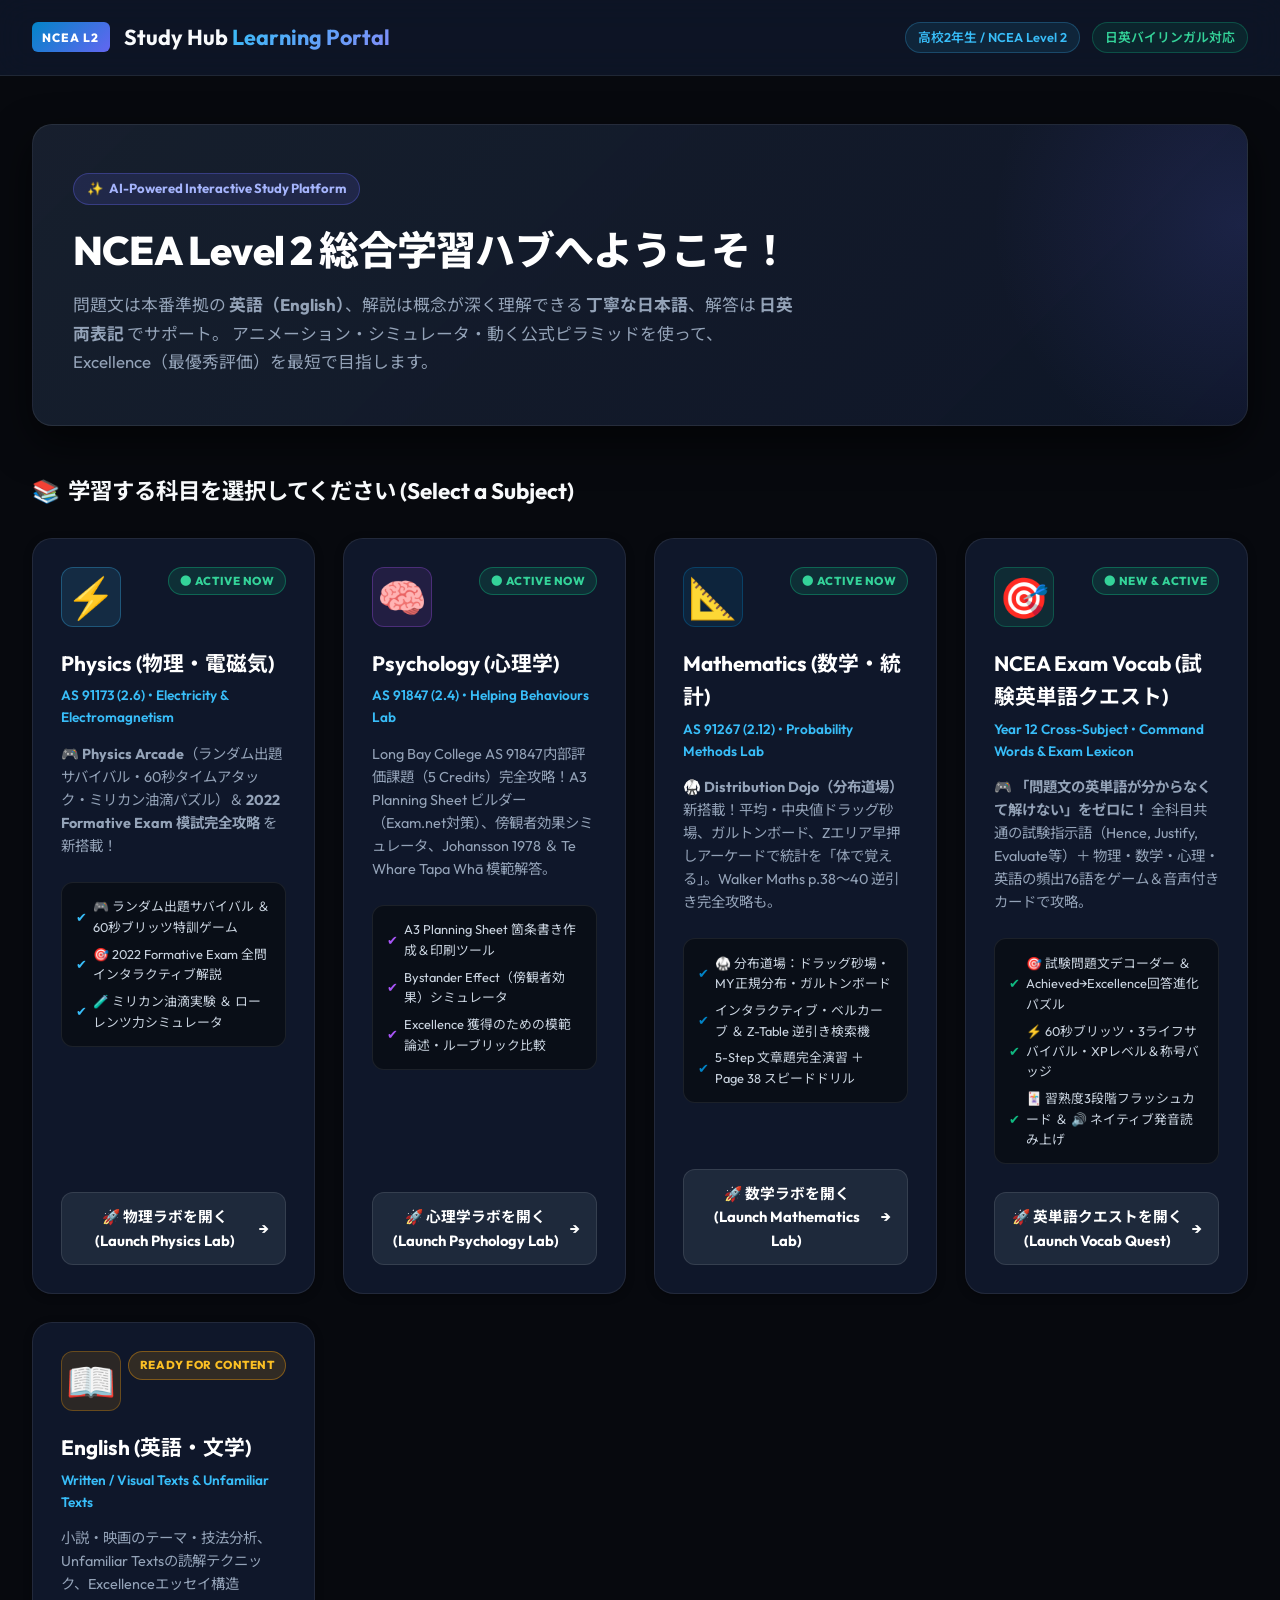
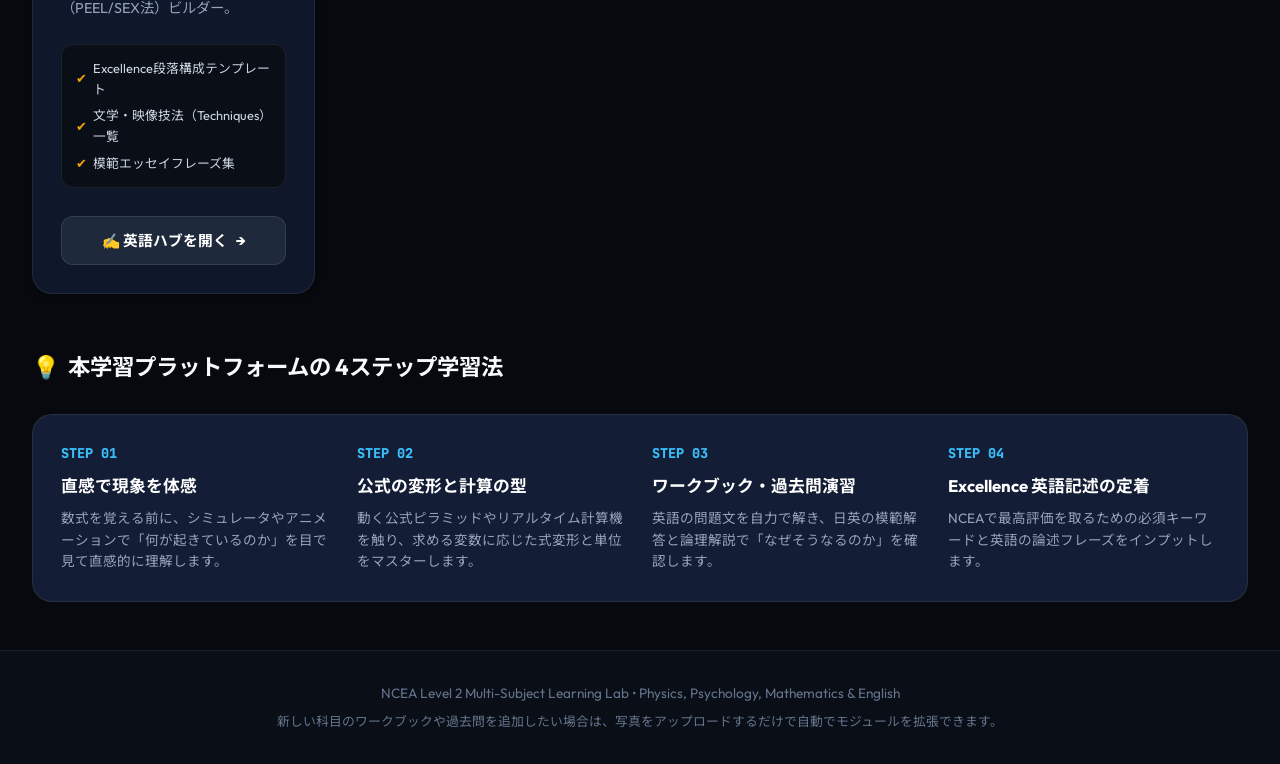
==== commit 62e9df07: "Add NCEA Level 2 Exam Vocab Quest module with folder-tab UI and gamification" ====
--- a/index.html
+++ b/index.html
@@ -126,7 +126,31 @@
         </div>
       </a>
 
-      <!-- 4. English Card -->
+      <!-- 4. NCEA Exam Vocab Quest Card (ACTIVE) -->
+      <a href="vocab/index.html" class="subject-card" style="--card-accent: #10b981; --icon-bg: rgba(16, 185, 129, 0.12); --icon-border: rgba(16, 185, 129, 0.3); --btn-hover-bg: #059669;">
+        <div>
+          <div class="card-top">
+            <div class="subject-icon">🎯</div>
+            <span class="status-badge active">● NEW & ACTIVE</span>
+          </div>
+          <h4 class="subject-title">NCEA Exam Vocab (試験英単語クエスト)</h4>
+          <div class="subject-subtitle">Year 12 Cross-Subject • Command Words & Exam Lexicon</div>
+          <p class="subject-desc">
+            🎮 <strong>「問題文の英単語が分からなくて解けない」をゼロに！</strong> 全科目共通の試験指示語（Hence, Justify, Evaluate等）＋ 物理・数学・心理・英語の頻出76語をゲーム＆音声付きカードで攻略。
+          </p>
+          <div class="features-list">
+            <div class="feature-bullet"><span>✔</span> 🎯 試験問題文デコーダー ＆ Achieved→Excellence回答進化パズル</div>
+            <div class="feature-bullet"><span>✔</span> ⚡ 60秒ブリッツ・3ライフサバイバル・XPレベル＆称号バッジ</div>
+            <div class="feature-bullet"><span>✔</span> 🃏 習熟度3段階フラッシュカード ＆ 🔊 ネイティブ発音読み上げ</div>
+          </div>
+        </div>
+        <div class="card-action-btn">
+          <span>🚀 英単語クエストを開く (Launch Vocab Quest)</span>
+          <span>→</span>
+        </div>
+      </a>
+
+      <!-- 5. English Card -->
       <a href="english/index.html" class="subject-card" style="--card-accent: #f59e0b; --icon-bg: rgba(245, 158, 11, 0.12); --icon-border: rgba(245, 158, 11, 0.3); --btn-hover-bg: #d97706;">
         <div>
           <div class="card-top">
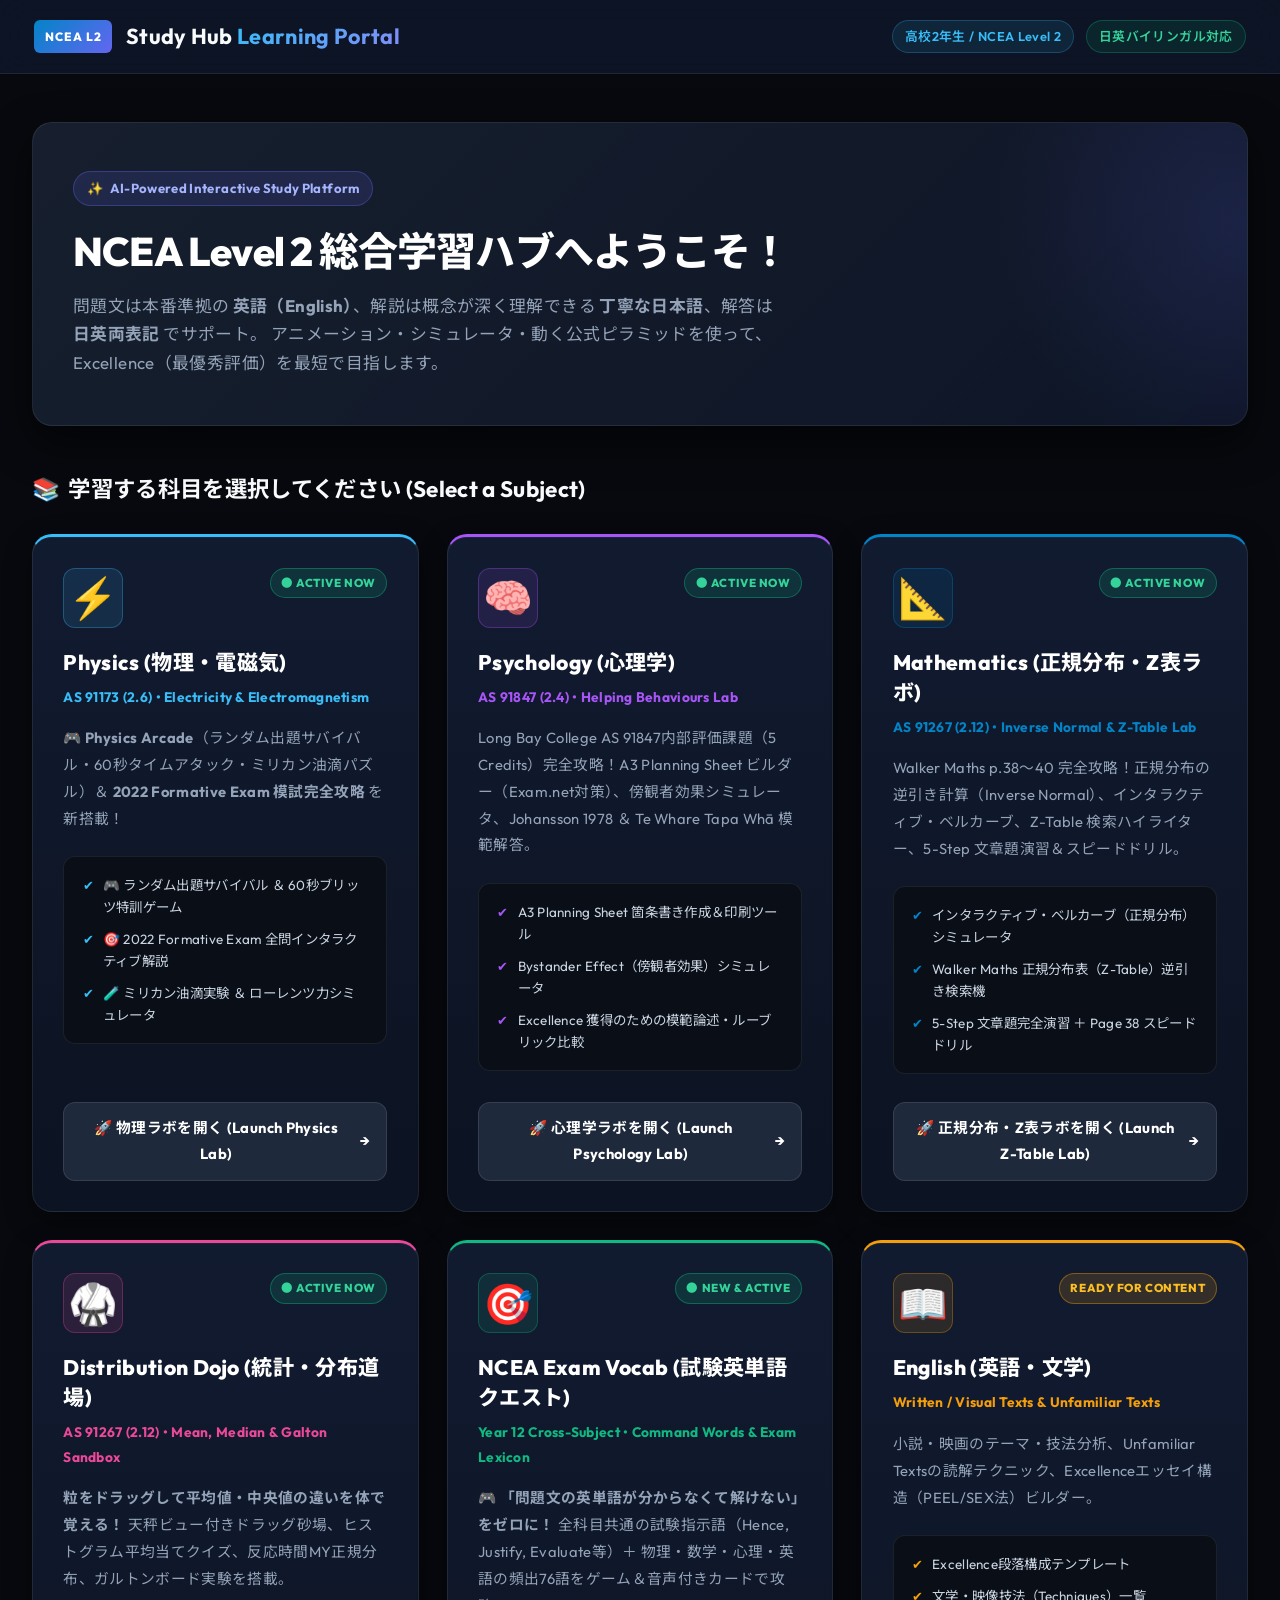
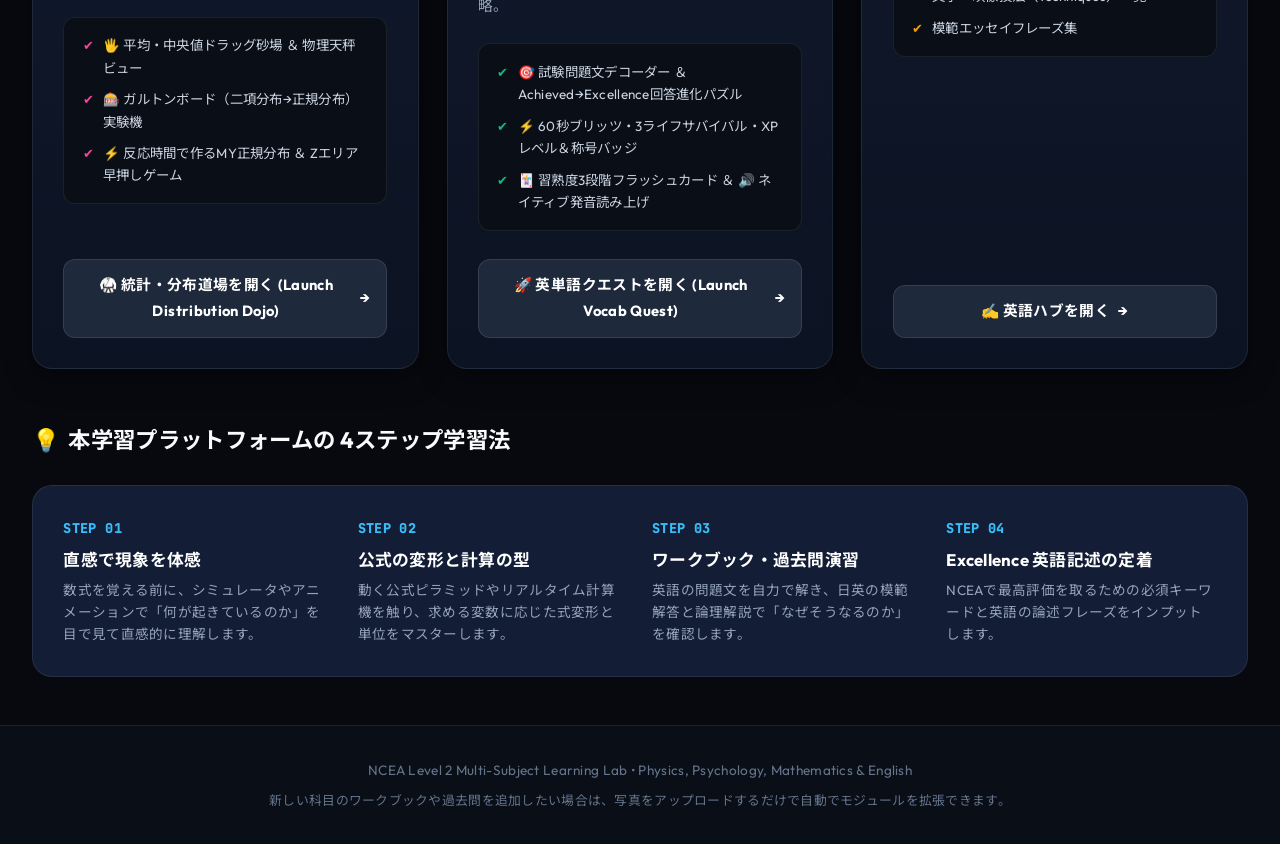
==== commit aa99e924: "Unify Pattern B folder-tab design, 3-tier surface elevation, and Unicode formulas across all subject" ====
--- a/index.html
+++ b/index.html
@@ -11,8 +11,8 @@
   <link rel="preconnect" href="https://fonts.gstatic.com" crossorigin>
   <link href="https://fonts.googleapis.com/css2?family=JetBrains+Mono:wght@400;500;700;800&family=Noto+Sans+JP:wght@400;500;700;900&family=Outfit:wght@400;500;600;700;800;900&display=swap" rel="stylesheet">
 
-  <link rel="stylesheet" href="css/portal.css">
-  <link rel="stylesheet" href="css/shared.css">
+  <link rel="stylesheet" href="css/portal.css?v=20261102f">
+  <link rel="stylesheet" href="css/shared.css?v=20261102f">
 </head>
 <body>
 
@@ -102,31 +102,55 @@
         </div>
       </a>
 
-      <!-- 3. Mathematics Card (ACTIVE) -->
+      <!-- 3. Mathematics Probability & Z-Table Card (ACTIVE) -->
       <a href="math/index.html" class="subject-card" style="--card-accent: #0284c7; --icon-bg: rgba(2, 132, 199, 0.12); --icon-border: rgba(2, 132, 199, 0.3); --btn-hover-bg: #0369a1;">
         <div>
           <div class="card-top">
             <div class="subject-icon">📐</div>
             <span class="status-badge active">● ACTIVE NOW</span>
           </div>
-          <h4 class="subject-title">Mathematics (数学・統計)</h4>
-          <div class="subject-subtitle">AS 91267 (2.12) • Probability Methods Lab</div>
-          <p class="subject-desc">
-            🥋 <strong>Distribution Dojo（分布道場）</strong>新搭載！平均・中央値ドラッグ砂場、ガルトンボード、Zエリア早押しアーケードで統計を「体で覚える」。Walker Maths p.38〜40 逆引き完全攻略も。
-          </p>
-          <div class="features-list">
-            <div class="feature-bullet"><span>✔</span> 🥋 分布道場：ドラッグ砂場・MY正規分布・ガルトンボード</div>
-            <div class="feature-bullet"><span>✔</span> インタラクティブ・ベルカーブ ＆ Z-Table 逆引き検索機</div>
+          <h4 class="subject-title">Mathematics (正規分布・Z表ラボ)</h4>
+          <div class="subject-subtitle">AS 91267 (2.12) • Inverse Normal & Z-Table Lab</div>
+          <p class="subject-desc">
+            Walker Maths p.38〜40 完全攻略！正規分布の逆引き計算（Inverse Normal）、インタラクティブ・ベルカーブ、Z-Table 検索ハイライター、5-Step 文章題演習＆スピードドリル。
+          </p>
+          <div class="features-list">
+            <div class="feature-bullet"><span>✔</span> インタラクティブ・ベルカーブ（正規分布）シミュレータ</div>
+            <div class="feature-bullet"><span>✔</span> Walker Maths 正規分布表（Z-Table）逆引き検索機</div>
             <div class="feature-bullet"><span>✔</span> 5-Step 文章題完全演習 ＋ Page 38 スピードドリル</div>
           </div>
         </div>
         <div class="card-action-btn">
-          <span>🚀 数学ラボを開く (Launch Mathematics Lab)</span>
-          <span>→</span>
-        </div>
-      </a>
-
-      <!-- 4. NCEA Exam Vocab Quest Card (ACTIVE) -->
+          <span>🚀 正規分布・Z表ラボを開く (Launch Z-Table Lab)</span>
+          <span>→</span>
+        </div>
+      </a>
+
+      <!-- 4. Distribution Dojo Card (ACTIVE) -->
+      <a href="math/feel-lab.html" class="subject-card" style="--card-accent: #ec4899; --icon-bg: rgba(236, 72, 153, 0.12); --icon-border: rgba(236, 72, 153, 0.3); --btn-hover-bg: #db2777;">
+        <div>
+          <div class="card-top">
+            <div class="subject-icon">🥋</div>
+            <span class="status-badge active">● ACTIVE NOW</span>
+          </div>
+          <h4 class="subject-title">Distribution Dojo (統計・分布道場)</h4>
+          <div class="subject-subtitle">AS 91267 (2.12) • Mean, Median & Galton Sandbox</div>
+          <p class="subject-desc">
+            <strong>粒をドラッグして平均値・中央値の違いを体で覚える！</strong> 天秤ビュー付きドラッグ砂場、ヒストグラム平均当てクイズ、反応時間MY正規分布、ガルトンボード実験を搭載。
+          </p>
+          <div class="features-list">
+            <div class="feature-bullet"><span>✔</span> 🖐 平均・中央値ドラッグ砂場 ＆ 物理天秤ビュー</div>
+            <div class="feature-bullet"><span>✔</span> 🎰 ガルトンボード（二項分布→正規分布）実験機</div>
+            <div class="feature-bullet"><span>✔</span> ⚡ 反応時間で作るMY正規分布 ＆ Zエリア早押しゲーム</div>
+          </div>
+        </div>
+        <div class="card-action-btn">
+          <span>🥋 統計・分布道場を開く (Launch Distribution Dojo)</span>
+          <span>→</span>
+        </div>
+      </a>
+
+      <!-- 5. NCEA Exam Vocab Quest Card (ACTIVE) -->
       <a href="vocab/index.html" class="subject-card" style="--card-accent: #10b981; --icon-bg: rgba(16, 185, 129, 0.12); --icon-border: rgba(16, 185, 129, 0.3); --btn-hover-bg: #059669;">
         <div>
           <div class="card-top">
@@ -150,7 +174,7 @@
         </div>
       </a>
 
-      <!-- 5. English Card -->
+      <!-- 6. English Card -->
       <a href="english/index.html" class="subject-card" style="--card-accent: #f59e0b; --icon-bg: rgba(245, 158, 11, 0.12); --icon-border: rgba(245, 158, 11, 0.3); --btn-hover-bg: #d97706;">
         <div>
           <div class="card-top">
--- a/css/portal.css
+++ b/css/portal.css
@@ -194,31 +194,32 @@
 
 .subject-grid {
   display: grid;
-  grid-template-columns: repeat(auto-fit, minmax(min(100%, 280px), 1fr));
+  grid-template-columns: repeat(auto-fit, minmax(min(100%, 340px), 1fr));
   gap: 1.75rem;
   margin-bottom: 3.5rem;
 }
 
 /* Subject Card */
 .subject-card {
-  background: var(--bg-card);
+  background: linear-gradient(180deg, rgba(18, 28, 50, 0.96), rgba(12, 19, 34, 0.98));
   border: 1px solid var(--border-color);
+  border-top: 3px solid var(--card-accent, var(--accent-sky));
   border-radius: var(--radius-lg);
   padding: var(--pad-lg) var(--pad-lg);
   display: flex;
   flex-direction: column;
   justify-content: space-between;
-  transition: all 0.3s cubic-bezier(0.4, 0, 0.2, 1);
+  transition: all 0.28s cubic-bezier(0.4, 0, 0.2, 1);
   position: relative;
   overflow: hidden;
   text-decoration: none;
   color: inherit;
-  box-shadow: var(--shadow-sm);
+  box-shadow: 0 10px 28px rgba(0, 0, 0, 0.35), inset 0 1px 0 rgba(255, 255, 255, 0.04);
 }
 
 .subject-card:hover {
-  transform: translateY(-6px);
-  box-shadow: var(--shadow-md);
+  transform: translateY(-5px);
+  box-shadow: 0 16px 36px rgba(0, 0, 0, 0.5);
   border-color: var(--card-accent, rgba(56, 189, 248, 0.5));
 }
 
@@ -263,23 +264,26 @@
 }
 
 .subject-title {
-  font-size: 1.3rem;
-  font-weight: 700;
-  margin-bottom: 0.35rem;
+  font-size: 1.32rem;
+  font-weight: 800;
+  letter-spacing: 0.015em;
+  margin-bottom: 0.45rem;
   color: #ffffff;
 }
 
 .subject-subtitle {
-  font-size: 0.85rem;
-  color: var(--accent-sky);
-  font-weight: 600;
-  margin-bottom: 0.85rem;
+  font-size: 0.86rem;
+  color: var(--card-accent, var(--accent-sky));
+  font-weight: 700;
+  letter-spacing: 0.02em;
+  margin-bottom: 1rem;
 }
 
 .subject-desc {
-  font-size: 0.9rem;
+  font-size: 0.92rem;
   color: var(--text-secondary);
-  line-height: 1.6;
+  line-height: 1.82;
+  letter-spacing: 0.022em;
   margin-bottom: 1.5rem;
   flex: 1;
 }
@@ -287,20 +291,22 @@
 .features-list {
   display: flex;
   flex-direction: column;
-  gap: 0.4rem;
+  gap: 0.6rem;
   margin-bottom: 1.75rem;
-  padding: 0.85rem;
+  padding: 1.05rem 1.15rem;
   background: #090e17;
   border-radius: var(--radius-md);
   border: 1px solid var(--border-color);
-  font-size: 0.8rem;
+  font-size: 0.84rem;
+  line-height: 1.65;
+  letter-spacing: 0.02em;
   color: #cbd5e1;
 }
 
 .feature-bullet {
   display: flex;
-  align-items: center;
-  gap: 0.4rem;
+  align-items: flex-start;
+  gap: 0.55rem;
 }
 
 .feature-bullet span {
--- a/css/shared.css
+++ b/css/shared.css
@@ -1,11 +1,11 @@
 /* ============================================================
-   Shared responsive layer — loaded LAST on every page
+   Shared responsive & Argon design system layer — loaded LAST
    ------------------------------------------------------------
    Every page links this after its own stylesheet:
      <link rel="stylesheet" href="../css/shared.css">
    It owns:
-     1. Breakpoints & spacing tokens (--pad-*, --gutter)
-     2. Header / tab navigation behaviour on tablet & phone
+     1. Breakpoints, spacing tokens (--pad-*, --gutter), & typography rhythm
+     2. Connected Folder-Tab navigation (Pattern B) across all subject labs
      3. Safety nets (min-width: 0, media max-width, tables)
      4. Touch ergonomics (tap targets, 16px inputs, no sticky hover)
    Rules for new features: see docs/UI-GUIDELINES.md
@@ -18,40 +18,65 @@
      desktop: 1025px+
 */
 :root {
-  --pad-lg: 1.75rem;   /* outer cards */
-  --pad-md: 1.5rem;    /* standard cards */
+  --pad-lg: 1.9rem;    /* outer cards */
+  --pad-md: 1.55rem;   /* standard cards */
   --pad-sm: 1.25rem;   /* boxes nested inside cards */
-  --gutter: 2rem;      /* page side padding */
+  --gutter: 2.15rem;   /* page side padding */
   --tap-min: 44px;     /* minimum touch target */
+
+  /* Default folder-tab theme tokens (overridden per subject) */
+  --tab-accent: #38bdf8;
+  --tab-accent-text: #7dd3fc;
+  --tab-border: rgba(56, 189, 248, 0.42);
+  --tab-glow: rgba(56, 189, 248, 0.14);
+  --sheet-bg: #0f172a;
 }
 
 @media (max-width: 1024px) {
   :root {
-    --pad-lg: 1.35rem;
-    --pad-md: 1.2rem;
-    --pad-sm: 1rem;
-    --gutter: 1.25rem;
+    --pad-lg: 1.45rem;
+    --pad-md: 1.25rem;
+    --pad-sm: 1.05rem;
+    --gutter: 1.3rem;
   }
 }
 
 @media (max-width: 640px) {
   :root {
-    --pad-lg: 1rem;
-    --pad-md: 0.9rem;
-    --pad-sm: 0.8rem;
-    --gutter: 0.75rem;
-  }
-}
-
-/* ---------- 2. Global safety nets ---------- */
+    --pad-lg: 1.1rem;
+    --pad-md: 0.98rem;
+    --pad-sm: 0.85rem;
+    --gutter: 0.8rem;
+  }
+}
+
+/* ---------- 2. Global typography & safety nets ---------- */
 html {
   -webkit-text-size-adjust: 100%;
   text-size-adjust: 100%;
 }
 
 body {
+  line-height: 1.78;
+  letter-spacing: 0.022em;
   overflow-wrap: break-word;
   overflow-x: clip;
+}
+
+h1, h2, h3, h4, h5 {
+  letter-spacing: 0.015em;
+  line-height: 1.42;
+}
+
+p, li {
+  line-height: 1.8;
+  letter-spacing: 0.022em;
+}
+
+code {
+  padding: 0.14rem 0.42rem;
+  margin: 0 0.12rem;
+  border-radius: 5px;
 }
 
 img, video, svg:not([width]) {
@@ -94,7 +119,7 @@
   overflow-wrap: anywhere;
 }
 
-/* ---------- 3. Page frame ---------- */
+/* ---------- 3. Page frame & Unified Folder-Tab Bar (Pattern B) ---------- */
 .main-container {
   padding: var(--gutter);
 }
@@ -103,11 +128,277 @@
 .portal-header {
   padding-left: var(--gutter);
   padding-right: var(--gutter);
+  gap: 1.25rem;
+}
+
+.header-meta .badge-tag {
+  cursor: default;
+  user-select: none;
 }
 
 .nav-tabs-wrapper {
   padding-left: var(--gutter);
   padding-right: var(--gutter);
+}
+
+/* Sub-Lab Switcher (e.g. Math Z-Table Lab <-> Distribution Dojo) */
+.sub-lab-switcher {
+  display: grid;
+  grid-template-columns: repeat(2, minmax(0, 1fr));
+  gap: 0.75rem;
+  margin-bottom: 1.25rem;
+}
+
+.sub-lab-link {
+  display: flex;
+  align-items: center;
+  justify-content: space-between;
+  gap: 0.85rem;
+  padding: 0.85rem 1.15rem;
+  border-radius: 14px;
+  background: rgba(15, 23, 42, 0.75);
+  border: 1px solid rgba(255, 255, 255, 0.1);
+  color: var(--text-secondary, #cbd5e1);
+  text-decoration: none;
+  transition: all 0.2s ease;
+}
+
+.sub-lab-link:hover {
+  border-color: rgba(168, 85, 247, 0.5);
+  background: rgba(30, 41, 59, 0.85);
+  color: #f8fafc;
+  transform: translateY(-1px);
+}
+
+.sub-lab-link.current {
+  background: linear-gradient(135deg, rgba(56, 189, 248, 0.14), rgba(168, 85, 247, 0.12));
+  border: 1px solid var(--tab-border, rgba(56, 189, 248, 0.45));
+  color: #f8fafc;
+  box-shadow: 0 4px 16px rgba(0, 0, 0, 0.25);
+}
+
+.sub-lab-link-main {
+  display: flex;
+  flex-direction: column;
+  gap: 0.2rem;
+  min-width: 0;
+}
+
+.sub-lab-link-title {
+  font-size: 0.95rem;
+  font-weight: 800;
+  color: #f8fafc;
+  display: flex;
+  align-items: center;
+  gap: 0.45rem;
+}
+
+.sub-lab-link-desc {
+  font-size: 0.78rem;
+  color: var(--text-secondary, #94a3b8);
+}
+
+.sub-lab-pill {
+  flex-shrink: 0;
+  font-size: 0.75rem;
+  font-weight: 800;
+  padding: 0.3rem 0.7rem;
+  border-radius: 9999px;
+  background: rgba(168, 85, 247, 0.2);
+  border: 1px solid rgba(168, 85, 247, 0.45);
+  color: #e9d5ff;
+  white-space: nowrap;
+}
+
+.sub-lab-link.current .sub-lab-pill {
+  background: rgba(16, 185, 129, 0.18);
+  border-color: rgba(16, 185, 129, 0.45);
+  color: #6ee7b7;
+}
+
+@media (max-width: 640px) {
+  .sub-lab-switcher {
+    grid-template-columns: 1fr;
+  }
+}
+
+/* Connected Folder-Tab Bar inside .main-container */
+.main-container > .nav-tabs-wrapper {
+  background: transparent;
+  border-bottom: none;
+  padding: 0 0.45rem;
+  margin-bottom: -1px;
+  display: grid;
+  grid-template-columns: repeat(5, minmax(0, 1fr));
+  gap: 0.45rem;
+  position: relative;
+  z-index: 2;
+  overflow: visible;
+}
+
+.main-container > .nav-tabs-wrapper.tabs-7 {
+  grid-template-columns: repeat(7, minmax(0, 1fr));
+  gap: 0.35rem;
+}
+
+.main-container > .nav-tabs-wrapper .nav-tab-btn {
+  background: #070b13;
+  border: 1px solid rgba(255, 255, 255, 0.09);
+  border-bottom-color: transparent;
+  border-radius: 14px 14px 0 0;
+  color: var(--text-muted, #94a3b8);
+  font-family: var(--font-sans);
+  padding: 0.82rem 0.95rem;
+  cursor: pointer;
+  transition: all 0.2s ease;
+  display: flex;
+  flex-direction: column;
+  align-items: flex-start;
+  justify-content: center;
+  gap: 0.26rem;
+  text-align: left;
+  white-space: normal;
+  min-width: 0;
+  opacity: 0.76;
+  box-shadow: none;
+}
+
+.main-container > .nav-tabs-wrapper.tabs-7 .nav-tab-btn {
+  padding: 0.72rem 0.65rem;
+}
+
+.main-container > .nav-tabs-wrapper .nav-tab-btn:hover:not(.active) {
+  color: var(--text-primary, #f8fafc);
+  background: #0d1526;
+  border-color: rgba(255, 255, 255, 0.16);
+  border-bottom-color: transparent;
+  opacity: 0.96;
+}
+
+.main-container > .nav-tabs-wrapper .nav-tab-btn .tab-top-line {
+  display: flex;
+  align-items: center;
+  gap: 0.4rem;
+  font-size: 0.92rem;
+  font-weight: 800;
+  line-height: 1.3;
+  letter-spacing: 0.015em;
+  color: inherit;
+  min-width: 0;
+}
+
+.main-container > .nav-tabs-wrapper.tabs-7 .nav-tab-btn .tab-top-line {
+  font-size: 0.84rem;
+  gap: 0.32rem;
+}
+
+.main-container > .nav-tabs-wrapper .nav-tab-btn .tab-sub-line {
+  display: block;
+  font-size: 0.75rem;
+  font-weight: 600;
+  line-height: 1.35;
+  letter-spacing: 0.02em;
+  color: var(--text-muted, #94a3b8);
+}
+
+.main-container > .nav-tabs-wrapper.tabs-7 .nav-tab-btn .tab-sub-line {
+  font-size: 0.72rem;
+}
+
+.main-container > .nav-tabs-wrapper .nav-tab-btn.active {
+  position: relative;
+  z-index: 3;
+  color: #f8fafc;
+  background: var(--sheet-bg);
+  opacity: 1;
+  border: 1px solid var(--tab-border);
+  border-top: 4px solid var(--tab-accent);
+  border-bottom: 2px solid var(--sheet-bg);
+  padding-top: 0.68rem;
+  box-shadow: 0 -6px 20px var(--tab-glow);
+}
+
+.main-container > .nav-tabs-wrapper .nav-tab-btn.active .tab-top-line {
+  color: var(--tab-accent-text);
+}
+
+.main-container > .nav-tabs-wrapper .nav-tab-btn.active .tab-sub-line {
+  color: var(--text-secondary, #cbd5e1);
+}
+
+/* Connected Folder Sheet Frame for multi-card / simulator tabs */
+.main-container.folder-sheet-deck > .tab-panel.active {
+  background: var(--sheet-bg);
+  border: 1px solid var(--tab-border);
+  border-radius: 10px 10px 20px 20px;
+  padding: var(--pad-lg);
+  box-shadow: 0 14px 36px rgba(0, 0, 0, 0.45);
+}
+
+/* Flatten redundant outer card border when inside the connected folder sheet */
+.main-container.folder-sheet-deck .arcade-lobby-card,
+.main-container.folder-sheet-deck .arcade-arena-card,
+.main-container.folder-sheet-deck > .tab-panel > .guide-card,
+.main-container.folder-sheet-deck > .tab-panel > .drill-card {
+  background: transparent;
+  border: none;
+  border-radius: 0;
+  padding: 0;
+  box-shadow: none;
+}
+
+/* 3-Tier Surface Elevation: Inner cards inside the connected folder sheet */
+.main-container.folder-sheet-deck .sim-canvas-card,
+.main-container.folder-sheet-deck .sim-controls-card,
+.main-container.folder-sheet-deck .exam-header-banner,
+.main-container.folder-sheet-deck .exam-part-card,
+.main-container.folder-sheet-deck .planner-top-bar,
+.main-container.folder-sheet-deck .planner-inputs-card,
+.main-container.folder-sheet-deck .planner-guidance-card,
+.main-container.folder-sheet-deck .study-card,
+.main-container.folder-sheet-deck .rubric-card,
+.main-container.folder-sheet-deck .question-card,
+.main-container.folder-sheet-deck .ztable-search-bar,
+.main-container.folder-sheet-deck .ztable-card,
+.main-container.folder-sheet-deck .problem-solve-card,
+.main-container.folder-sheet-deck .formula-select-card,
+.main-container.folder-sheet-deck .formula-interactive-card {
+  background: linear-gradient(180deg, rgba(21, 33, 58, 0.92), rgba(15, 24, 44, 0.95));
+  border: 1px solid rgba(255, 255, 255, 0.1);
+  box-shadow: inset 0 1px 0 rgba(255, 255, 255, 0.05), 0 8px 22px rgba(0, 0, 0, 0.28);
+}
+
+/* Segmented Pill Sub-Navigation inside sheets (distinct from main folder tabs) */
+.exam-selector-tabs,
+.problems-top-selector,
+.mode-selector {
+  background: rgba(6, 10, 18, 0.78);
+  border: 1px solid rgba(255, 255, 255, 0.09);
+  border-radius: 12px;
+  padding: 0.32rem;
+  display: inline-flex;
+  flex-wrap: wrap;
+  gap: 0.35rem;
+}
+
+/* Generous vertical rhythm inside cards across all subject labs */
+.arcade-lobby-card,
+.exam-part-card,
+.question-card,
+.study-card,
+.rubric-card,
+.guide-card {
+  line-height: 1.8;
+  letter-spacing: 0.022em;
+}
+
+.mode-desc,
+.fb-exp,
+.step-text,
+.wall-desc,
+.study-summary {
+  line-height: 1.8 !important;
+  letter-spacing: 0.022em;
 }
 
 /* ---------- 4. Tablet (≤1024px) ---------- */
@@ -115,14 +406,13 @@
   .lab-header,
   .portal-header {
     flex-wrap: wrap;
-    row-gap: 0.6rem;
+    row-gap: 0.65rem;
   }
 
   .header-meta {
     flex-wrap: wrap;
   }
 
-  /* Tabs wrap onto several rows instead of hiding off-screen */
   .nav-tabs-wrapper {
     flex-wrap: wrap;
     overflow-x: visible;
@@ -131,6 +421,42 @@
   .nav-tab-btn {
     white-space: normal;
     text-align: left;
+  }
+
+  .main-container > .nav-tabs-wrapper {
+    grid-template-columns: repeat(5, minmax(0, 1fr));
+  }
+
+  .main-container > .nav-tabs-wrapper.tabs-7 {
+    grid-template-columns: repeat(7, minmax(0, 1fr));
+    padding: 0 0.25rem;
+    margin-bottom: -1px;
+    gap: 0.25rem;
+  }
+
+  .main-container > .nav-tabs-wrapper .nav-tab-btn {
+    padding: 0.7rem 0.65rem;
+  }
+
+  .main-container > .nav-tabs-wrapper.tabs-7 .nav-tab-btn {
+    padding: 0.6rem 0.45rem;
+  }
+
+  .main-container > .nav-tabs-wrapper .nav-tab-btn .tab-top-line {
+    font-size: 0.84rem;
+  }
+
+  .main-container > .nav-tabs-wrapper.tabs-7 .nav-tab-btn .tab-top-line {
+    font-size: 0.78rem;
+    gap: 0.25rem;
+  }
+
+  .main-container > .nav-tabs-wrapper .nav-tab-btn .tab-sub-line {
+    font-size: 0.73rem;
+  }
+
+  .main-container > .nav-tabs-wrapper.tabs-7 .nav-tab-btn .tab-sub-line {
+    font-size: 0.68rem;
   }
 }
 
@@ -140,15 +466,15 @@
   .lab-header,
   .portal-header {
     position: static;
-    padding-top: 0.6rem;
-    padding-bottom: 0.6rem;
-    gap: 0.5rem;
+    padding-top: 0.7rem;
+    padding-bottom: 0.7rem;
+    gap: 0.55rem;
   }
 
   .logo-group {
     flex: 1 1 100%;
     min-width: 0;
-    gap: 0.5rem;
+    gap: 0.55rem;
     flex-wrap: wrap;
   }
 
@@ -159,29 +485,29 @@
   .back-hub-btn {
     flex: 0 0 auto;
     min-height: 36px;
-    font-size: 0.8rem;
-    padding: 0.35rem 0.7rem;
+    font-size: 0.82rem;
+    padding: 0.38rem 0.75rem;
   }
 
   .lab-title,
   .portal-title {
     flex: 1 1 12rem;
     min-width: 0;
-    font-size: 1.1rem;
-    line-height: 1.25;
+    font-size: 1.12rem;
+    line-height: 1.3;
   }
 
   .lab-title span,
   .portal-title span {
     display: block;
-    font-size: 0.85rem;
+    font-size: 0.86rem;
   }
 
   .header-meta {
     flex: 1 1 100%;
     flex-wrap: nowrap;
     overflow-x: auto;
-    gap: 0.4rem;
+    gap: 0.45rem;
     scrollbar-width: none;
     -webkit-overflow-scrolling: touch;
   }
@@ -193,43 +519,49 @@
   .header-meta .badge-tag {
     flex: 0 0 auto;
     white-space: nowrap;
-    font-size: 0.72rem;
-  }
-
-  /* Tabs: 2-column grid so every section is visible at once */
-  .nav-tabs-wrapper {
+    font-size: 0.74rem;
+  }
+
+  /* Folder Tabs on Phone: 2-column grid */
+  .nav-tabs-wrapper,
+  .main-container > .nav-tabs-wrapper,
+  .main-container > .nav-tabs-wrapper.tabs-7 {
     display: grid;
     grid-template-columns: 1fr 1fr;
-    gap: 0.4rem;
-    padding-top: 0.6rem;
-    padding-bottom: 0.6rem;
-  }
-
-  .nav-tab-btn {
+    gap: 0.45rem;
+    padding: 0;
+    margin-bottom: 0.75rem;
+  }
+
+  .main-container > .nav-tabs-wrapper .nav-tab-btn,
+  .main-container > .nav-tabs-wrapper.tabs-7 .nav-tab-btn {
     min-height: var(--tap-min);
-    padding: 0.5rem 0.6rem;
-    font-size: 0.76rem;
-    line-height: 1.3;
-    gap: 0.35rem;
-    align-items: center;
-    border-color: var(--border-color);
-    background: rgba(255, 255, 255, 0.025);
-  }
-
-  .nav-tab-btn > span:first-child {
-    flex: 0 0 auto;
-    font-size: 1rem;
+    border-radius: 12px;
+    border-bottom: 1px solid rgba(255, 255, 255, 0.09);
+    padding: 0.65rem 0.75rem;
+  }
+
+  .main-container > .nav-tabs-wrapper .nav-tab-btn.active,
+  .main-container > .nav-tabs-wrapper.tabs-7 .nav-tab-btn.active {
+    border: 1px solid var(--tab-border);
+    border-top: 4px solid var(--tab-accent);
+    box-shadow: 0 4px 16px var(--tab-glow);
+  }
+
+  .main-container.folder-sheet-deck > .tab-panel.active {
+    border-radius: 16px;
+    padding: var(--pad-md);
   }
 
   /* Type scale */
   main h2:not(.hero-title) {
-    font-size: clamp(1.1rem, 5vw, 1.4rem) !important;
-    line-height: 1.35;
+    font-size: clamp(1.12rem, 5vw, 1.42rem) !important;
+    line-height: 1.4;
   }
 
   main h3 {
-    font-size: clamp(1rem, 4.4vw, 1.2rem);
-    line-height: 1.4;
+    font-size: clamp(1.02rem, 4.4vw, 1.22rem);
+    line-height: 1.42;
   }
 
   /* Multi-column layouts collapse to a single column */
@@ -269,12 +601,12 @@
 
   /* Portal */
   .portal-main {
-    padding: 1rem var(--gutter) 2rem;
+    padding: 1.15rem var(--gutter) 2.25rem;
   }
 
   .hero-banner {
-    padding: 1.5rem 1.1rem;
-    margin-bottom: 1.75rem;
+    padding: 1.65rem 1.2rem;
+    margin-bottom: 1.85rem;
   }
 
   .hero-title {
@@ -282,21 +614,34 @@
   }
 
   .hero-desc {
-    font-size: 0.92rem;
+    font-size: 0.94rem;
   }
 
   .section-title {
-    font-size: 1.1rem;
+    font-size: 1.12rem;
     align-items: flex-start;
   }
 
   .lab-footer,
   .portal-footer {
-    padding: 1.25rem var(--gutter);
-  }
-}
-
-/* ---------- 6. Touch devices (any size) ---------- */
+    padding: 1.5rem var(--gutter);
+  }
+}
+
+/* ---------- 6. Print safety (Psychology A3 Planner etc.) ---------- */
+@media print {
+  .main-container > .nav-tabs-wrapper {
+    display: none !important;
+  }
+  .main-container.folder-sheet-deck > .tab-panel.active {
+    background: transparent !important;
+    border: none !important;
+    padding: 0 !important;
+    box-shadow: none !important;
+  }
+}
+
+/* ---------- 7. Touch devices (any size) ---------- */
 @media (pointer: coarse) {
   /* iOS zooms the page when focusing an input whose text is < 16px */
   input,
